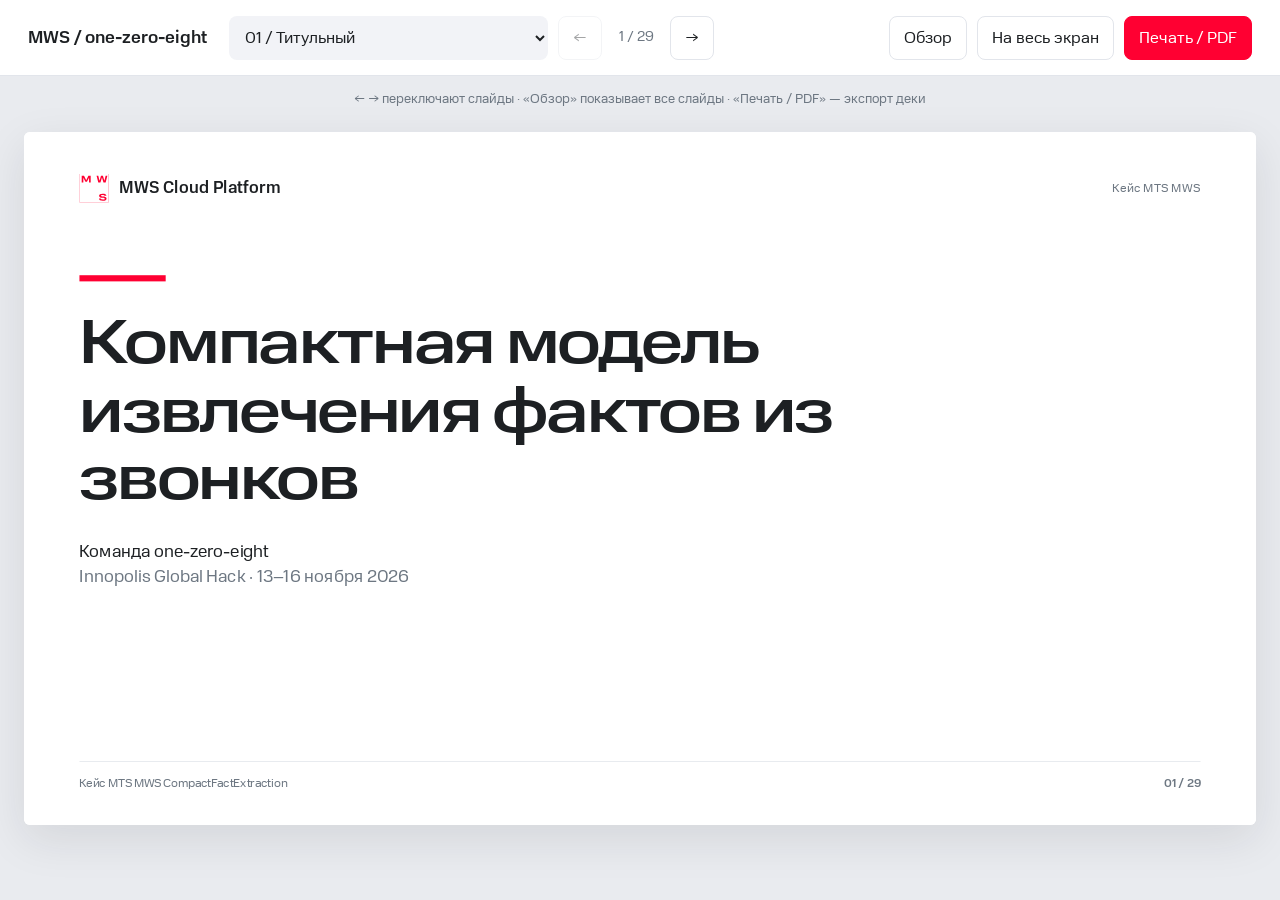
==== index.html @ 97cd379a "slides: reranker description on the training slide" ====
<!doctype html>
<html lang="ru">
<head><meta charset="utf-8"><meta name="viewport" content="width=device-width,initial-scale=1"><title>one-zero-eight · CompactFactExtraction</title><link rel="stylesheet" href="masters.css"><style>
.roadmap{grid-template-rows:1fr auto}
.final-metrics{grid-column:1/-1;border-top:1px solid var(--line);padding-top:14px}
.final-metrics table{width:100%;border-collapse:collapse;table-layout:fixed}
.final-metrics thead th{font:400 14px/18px var(--body);color:var(--muted);text-align:left;padding:0 14px 5px 0;border-bottom:1px solid var(--line)}
.final-metrics thead th:first-child{width:210px}
.final-metrics tbody th{font:500 14px/20px var(--body);color:var(--muted);text-transform:uppercase;letter-spacing:.07em;text-align:left;white-space:nowrap;padding:5px 14px 0 0;border:0}
.final-metrics td{text-align:left;padding:5px 14px 0 0;font:400 22px/28px var(--compact);color:var(--muted)}
.final-metrics tr.fm-final th{color:var(--ink)}
.final-metrics tr.fm-final td{font:500 26px/32px var(--compact);color:var(--ink)}
.final-metrics tr.fm-delta th,.final-metrics tr.fm-delta td{color:var(--red)}
.final-metrics tr.fm-delta td{font:500 20px/26px var(--compact)}
.final-metrics thead th:last-child,.final-metrics td:last-child{padding-right:0}
.figure-slide{padding-top:40px;padding-bottom:36px}
.figure-slide .figure-wrap{flex:1;min-height:0;display:flex;align-items:center;justify-content:center}
.figure-slide .figure-wrap img{display:block;max-width:100%;max-height:100%;width:auto;height:auto}
.day-takeaway .section-content{gap:28px}
.day-takeaway .section-title{font-size:120px}
.day-takeaway .section-sub{color:var(--ink);font:500 46px/58px var(--wide);letter-spacing:-.02em;max-width:1300px}
.day-takeaway .section-index{color:var(--red)}
.problem-slide .results-layout{grid-template-columns:600px 1fr}
.hero-statement__text{font:500 64px/1.08 var(--wide);letter-spacing:-.035em;color:var(--ink)}
.hero-statement__text span{color:var(--red);white-space:nowrap}
.gates-table{table-layout:fixed;font-size:22px;line-height:30px}
.gates-table th,.gates-table td{padding:16px 16px;vertical-align:top;white-space:normal}
.gates-table th{font-size:20px;line-height:28px;background:var(--soft)}
.gates-table th:nth-child(3),.gates-table td:nth-child(3){background:transparent}
.gates-table td:first-child{width:25%;font-weight:400}
.gates-table td{font-variant-numeric:tabular-nums}
.gates-table b{font-weight:700}
.gates-table small{display:block;color:var(--muted);font-size:17px;line-height:22px}
.gates-table .gate{white-space:nowrap;letter-spacing:.04em}
.gates-table .ok{color:#1b9388}.gates-table .no{color:var(--red)}
.gates-table tr.threshold td{background:var(--soft);color:var(--muted);vertical-align:middle}
.gates-table tr.threshold td:first-child{font-weight:500}
.scale-detail .section-content{gap:36px;justify-content:center}
.scale-detail .section-title{font-size:96px;line-height:1.06}
.scale-detail .scale-text{display:flex;flex-direction:column;gap:22px;max-width:1380px}
.scale-detail .scale-text p{font:400 34px/46px var(--body);color:var(--ink)}
.scale-detail .scale-text p.muted{color:var(--muted)}
.scale-detail .scale-text code{font:500 .92em var(--compact);background:var(--soft);border-radius:8px;padding:2px 10px}
.scale-detail .lang-layout{display:grid;grid-template-columns:600px minmax(0,1fr);gap:40px;align-items:center}
.scale-detail .lang-copy .section-title{font-size:58px;margin-bottom:26px;letter-spacing:-.03em}
.scale-detail .lang-copy .scale-text p{font-size:26px;line-height:37px}
.scale-detail .lang-graph{min-width:0}.scale-detail .lang-graph svg{width:100%;height:auto}
.scale-detail .batch-layout{gap:30px;justify-content:center}
.scale-detail .batch-layout .section-title{font-size:64px;letter-spacing:-.03em}
.scale-detail .batch-graph{min-width:0}.scale-detail .batch-graph svg{width:100%;height:auto;max-height:470px}
.scale-detail .batch-note{font:400 25px/36px var(--body);color:var(--muted);max-width:1380px}
.scale-detail .batch-note code{font:500 .92em var(--compact);background:var(--soft);border-radius:8px;padding:2px 10px;color:var(--ink)}
.train-slide .slide-title{font-size:46px}
.train-slide .train-lead{font:400 26px/36px var(--body);color:var(--muted);max-width:1380px}
.train-slide .train-cols{display:grid;grid-template-columns:1.25fr 1fr;gap:56px;flex:1;min-height:0;align-items:start}
.train-slide .train-col h3{font:500 30px/38px var(--compact);margin-bottom:6px}
.train-slide .train-col .adapter{font:500 22px/30px var(--compact);color:var(--red);margin-bottom:14px}
.train-slide .train-col ul{list-style:none;padding:0;margin:0;display:flex;flex-direction:column;gap:12px}
.train-slide .train-col li{font:400 22px/31px var(--body);color:var(--ink);padding-left:22px;position:relative}
.train-slide .train-col li::before{content:"";position:absolute;left:0;top:13px;width:8px;height:8px;border-radius:50%;background:var(--red)}
.train-slide .train-col li.muted{color:var(--muted)}
.train-slide .train-col code{font:500 .9em var(--compact);background:var(--soft);border-radius:6px;padding:1px 8px}
.train-slide .tau,.train-slide .train-result{display:flex;flex-wrap:wrap;gap:8px;margin-top:8px}
.train-slide .tau span,.train-slide .train-result span{font:500 19px/26px var(--compact);background:var(--soft);border-radius:8px;padding:4px 12px;color:var(--ink)}
.train-slide .tau span b,.train-slide .train-result span b{font-weight:500;margin-left:6px}
.train-slide .tau span b{color:var(--red)}
.train-slide .train-result span{color:var(--muted)}
.train-slide .train-result span b{color:var(--ink)}
.train-dense .train-col ul{gap:8px}.train-dense .train-col li{font-size:19px;line-height:26px}.train-dense .train-col li::before{top:10px}.train-dense .train-col .adapter{margin-bottom:8px;font-size:20px;line-height:26px}.train-dense .train-col h3{font-size:26px;line-height:32px}.train-dense .tau span{font-size:16px;line-height:22px;padding:2px 10px}
.train-dense .train-lead{font-size:22px;line-height:30px}.train-dense .train-cols{gap:48px}
.train-dense .rr-block{grid-column:1/-1;border-top:1px solid var(--line);padding-top:12px}.train-dense .rr-block h3{font:500 26px/32px var(--compact);margin-bottom:6px}.train-dense .rr-block h3 span{font:400 19px/26px var(--body);color:var(--muted);margin-left:10px}
.train-dense .rr-cols{display:grid;grid-template-columns:1fr 1fr;gap:48px}.train-dense .rr-cols ul{list-style:none;padding:0;margin:0;display:flex;flex-direction:column;gap:8px}.train-dense .rr-cols li{font:400 19px/26px var(--body);padding-left:22px;position:relative}.train-dense .rr-cols li::before{content:"";position:absolute;left:0;top:10px;width:8px;height:8px;border-radius:50%;background:var(--red)}
.finetune-slide .slide-title{font-size:56px}
.finetune-slide .ft-cols{display:grid;grid-template-columns:1fr 1fr;gap:64px;flex:1;min-height:0;align-items:start;padding-top:24px}
.finetune-slide .ft-col{border-top:4px solid var(--red);padding-top:28px;display:flex;flex-direction:column;gap:20px}
.finetune-slide .ft-col h3{font:500 36px/44px var(--compact)}
.finetune-slide .ft-col p{font:400 28px/40px var(--body);color:var(--ink)}
.finetune-slide .ft-col p.muted{color:var(--muted)}
.finetune-slide .ft-col code{font:500 .9em var(--compact);background:var(--soft);border-radius:8px;padding:2px 10px}
.section-slide--light{background:#fff;color:var(--ink)}
.section-slide--light .topline,.section-slide--light .master-label,.section-slide--light .slide-footer{color:var(--muted)}
.section-slide--light .brand{color:var(--ink)}
.section-slide--light .slide-footer{border-color:var(--line)}
.section-slide--light .brand img{border:0}
.section-slide--light .section-title{font-size:150px;letter-spacing:-.04em}

.ex-grid{display:grid;grid-template-columns:1fr 1fr;gap:22px;flex:1;min-height:0}
.ex-card{border:1px solid var(--line);border-radius:12px;padding:18px 24px;display:flex;flex-direction:column;gap:8px;font:400 19px/27px var(--body)}
.ex-card h3{font:500 24px/30px var(--compact)}.ex-card h3 span{color:var(--red);margin-right:10px}
.ex-card .q{color:var(--muted);font-style:italic}
.ex-card .cmp{display:grid;grid-template-columns:92px 1fr;gap:2px 14px}.ex-card .cmp b{font:500 17px/27px var(--compact);color:var(--muted);text-transform:uppercase}
.ex-card .bad{color:var(--red);font-weight:500}.ex-card .good{color:#1b9388;font-weight:500}
.ex-card .why{border-top:1px solid var(--line);padding-top:8px;color:var(--muted)}
pre.code{margin:0;background:var(--soft);border-radius:10px;padding:16px 22px;font:500 17px/25px var(--compact);white-space:pre-wrap;color:var(--ink)}
.two-col{display:grid;grid-template-columns:1.15fr 1fr;gap:40px;flex:1;min-height:0;align-items:start}
.note-small{font:400 18px/26px var(--body);color:var(--muted)}
.mini.tight th,.mini.tight td{padding:5px 10px;font-size:17px;line-height:23px;white-space:nowrap}.mini.tight.wrap th,.mini.tight.wrap td{white-space:normal;padding:7px 10px}.mini{width:100%;border-collapse:collapse;font:400 20px/28px var(--body);font-variant-numeric:tabular-nums}
.mini th,.mini td{text-align:left;padding:9px 12px;border-bottom:1px solid var(--line)}.mini th{background:var(--soft);font:500 18px/26px var(--compact)}
.mini td:first-child{font-weight:500}.mini b{font-weight:700}.mini small{color:var(--muted);font-size:16px}
.kpi-row{display:flex;gap:18px;flex-wrap:wrap}.kpi{background:var(--soft);border-radius:10px;padding:10px 18px;font:500 21px/28px var(--compact)}.kpi span{display:block;font:400 15px/20px var(--body);color:var(--muted)}
.slide h4{font:500 24px/32px var(--compact);margin:2px 0 6px}
.team-grid{display:grid;grid-template-columns:repeat(4,1fr);gap:40px;flex:1;align-items:center;padding-bottom:40px}
.team-card{display:flex;flex-direction:column;align-items:center;text-align:center;gap:14px}
.team-card img{width:236px;height:236px;border-radius:50%;object-fit:cover;border:3px solid var(--line)}
.team-card h3{font:500 34px/40px var(--compact);margin-top:8px}
.team-card a{font:500 26px/34px var(--compact);color:var(--red);text-decoration:none}
.finetune-slide .slide-title{font-size:56px}
.finetune-slide .ft-cols{display:grid;grid-template-columns:1fr 1fr;gap:64px;flex:1;min-height:0;align-items:start;padding-top:24px}
.finetune-slide .ft-col{border-top:4px solid var(--red);padding-top:28px;display:flex;flex-direction:column;gap:20px}
.finetune-slide .ft-col h3{font:500 36px/44px var(--compact)}
.finetune-slide .ft-col p{font:400 28px/40px var(--body);color:var(--ink)}
.finetune-slide .ft-col p.muted{color:var(--muted)}
.res-table{width:100%;border-collapse:collapse;font:400 24px/28px var(--body);font-variant-numeric:tabular-nums;margin-bottom:20px}
.finetune-slide .ft-wide{grid-column:1/-1}
.res-table th{background:var(--soft);color:var(--muted);font:400 18px/24px var(--body);padding:12px 20px;text-align:right;white-space:nowrap}
.res-table th:first-child,.res-table td:first-child{text-align:left}
.res-table td{padding:6px 20px;text-align:right;border-bottom:1px solid var(--line)}
.res-table td small{display:block;color:var(--muted);font-size:15px;line-height:20px}
.res-table tr.hl td{background:#fff0f3}
.adv-slide .slide-title{font-size:40px;max-width:none;white-space:nowrap}
.adv-slide .adv-tables{display:grid;grid-template-columns:1.25fr 1fr;gap:40px}
.adv-slide h4 small{font:400 17px/24px var(--body);color:var(--muted);margin-left:6px}
.adv-table{width:100%;border-collapse:collapse;font:400 22px/28px var(--body);font-variant-numeric:tabular-nums}
.adv-table th{color:var(--muted);font:400 16px/22px var(--body);padding:8px 12px;text-align:right;background:var(--soft)}
.adv-table td{padding:8px 12px;text-align:right;border-bottom:1px solid var(--line)}
.adv-table th:first-child,.adv-table td:first-child{text-align:left}
.adv-table td.dim{color:var(--muted)}.adv-table td.bad{color:var(--red)}.adv-table tr.hl td{background:#fff0f3}
.adv-notes{display:grid;grid-template-columns:repeat(3,1fr);gap:36px;margin-top:34px}
.adv-note{border-top:3px solid var(--red);padding-top:14px}.adv-note--grey{border-top-color:var(--muted)}
.adv-note h5{font:500 22px/30px var(--compact);margin:0 0 8px}.adv-note p{font:400 21px/30px var(--body);margin:0}
</style></head>
<body>
<nav class="toolbar" aria-label="Управление презентацией">
  <span class="toolbar__brand">MWS / one-zero-eight</span>
  <label class="sr-only" for="slide-select">Выбор слайда</label><select id="slide-select"></select>
  <button class="tool" id="prev" aria-label="Предыдущий слайд">←</button><span class="toolbar__count" id="counter" aria-live="polite"></span><button class="tool" id="next" aria-label="Следующий слайд">→</button>
  <span class="toolbar__spacer"></span>
  <label class="sr-only" for="series-count">Количество кривых</label><select id="series-count" title="Количество кривых на текущем слайде" hidden><option value="3">3 кривые</option><option value="4">4 кривые</option><option value="5" selected>5 кривых</option></select>
  <button class="tool" id="overview" aria-pressed="false">Обзор</button><button class="tool" id="fullscreen">На весь экран</button><button class="tool tool--primary" id="print">Печать / PDF</button>
</nav>
<p class="hint">← → переключают слайды · «Обзор» показывает все слайды · «Печать / PDF» — экспорт деки</p>
<noscript><p class="noscript">Для навигации включите JavaScript. Текст слайдов доступен ниже.</p><style>.slide-shell[hidden]{display:block}.slide-shell{overflow:auto}.slide{transform:none}</style></noscript>
<main class="deck">

<!-- 01 · COVER -->
<div class="slide-shell" data-name="Титульный"><section class="slide cover" data-master="cover">
  <header class="topline"><div class="brand"><img src="mws-mark.svg" alt="MWS">MWS Cloud Platform</div><span class="master-label">Кейс MTS MWS</span></header>
  <div class="cover__content"><div class="cover__rule"></div><h1 class="cover__title">Компактная модель<br>извлечения фактов из звонков</h1>
      <p class="cover__meta">Команда one-zero-eight<br><span>Innopolis Global Hack · 13–16 ноября 2026</span></p></div>
  <footer class="slide-footer"><span class="slide-footer__source">Кейс MTS MWS CompactFactExtraction</span><span class="page-number"></span></footer>
</section></div>

<!-- КОМАНДА -->
<div class="slide-shell" data-name="Команда" hidden><section class="slide" data-master="spec">
  <header class="topline"><p class="eyebrow">Команда</p><span class="master-label">one-zero-eight</span></header>
  <h2 class="slide-title">Команда one-zero-eight</h2>
  <p class="subtitle">Innopolis Global Hack · 13–16 ноября 2026 · кейс MTS MWS CompactFactExtraction</p>
  <div class="slide-body team-grid">
    <div class="team-card"><img src="assets/team/dima.png" alt="Дмитрий"><h3>Дмитрий</h3><a href="https://t.me/Festotell">@Festotell</a></div>
    <div class="team-card"><img src="assets/team/nikita.png" alt="Никита"><h3>Никита</h3><a href="https://t.me/keamka">@keamka</a></div>
    <div class="team-card"><img src="assets/team/nastya.png" alt="Настя"><h3>Настя</h3><a href="https://t.me/n_a_s_t_y_a_00">@n_a_s_t_y_a_00</a></div>
    <div class="team-card"><img src="assets/team/max.png" alt="Максим"><h3>Максим</h3><a href="https://t.me/Just_a_VETTI">@Just_a_VETTI</a></div>
  </div>
  <footer class="slide-footer"><span class="slide-footer__source">Код и отчёт: <a href="https://github.com/mainStorne/mts-hack" style="color:inherit">github.com/mainStorne/mts-hack</a> · Команда one-zero-eight · MTS MWS · Innopolis Global Hack</span><span class="page-number"></span></footer>
</section></div>

<!-- 02 · ПРОБЛЕМА -->
<div class="slide-shell" data-name="Проблема" hidden><section class="slide problem-slide" data-master="findings">
  <header class="topline"><p class="eyebrow">Зачем это нужно</p><span class="master-label">01 / Проблема</span></header>

  <div class="slide-body results-layout"><div class="hero-statement"><p class="hero-statement__text">Компактная модель сокращает расходы <span>в 9–90 раз</span></p></div><ol class="findings"><li><span class="finding-number">01</span><div><h3 class="finding-title">Писать заявку вручную дорого</h3><p class="finding-text">После разговора с клиентом оператор сам составляет заявку — процесс удлиняется на каждом обращении.</p></div></li><li><span class="finding-number">02</span><div><h3 class="finding-title">Больше звонков - дороже обработка</h3><p class="finding-text">Колоссальные затраты человеко-часов</p></div></li><li><span class="finding-number">03</span><div><h3 class="finding-title">LLM справляется — но дорого</h3><p class="finding-text">Приемлемое качество за неоправданную цену</p></div></li></ol></div>
  <footer class="slide-footer"><span class="slide-footer__source">Оценка = цена звонка у LLM-провайдера ÷ цена нашего звонка. GLM-5.3: 744 млрд параметров (753 с MTP-слоем), ≈40 млрд активных на токен (карточка модели Amazon Bedrock); наша модель — 1,29 млрд: в 576 раз меньше по всем параметрам, в 31 раз — по активным. Измерено: наш звонок — 2,7 GPU-секунды на V100, около 235 выходных токенов. Диапазон 9–90× — оценка команды по тарифам контакт-центров и прайсам LLM-провайдеров, не измерение.</span><span class="page-number"></span></footer>
</section></div>

<!-- 04 · ДЕНЬ 1 -->
<div class="slide-shell" data-name="День 1" hidden><section class="slide" data-master="bar-chart">
  <header class="topline"><p class="eyebrow">День 1 · первый эксперимент</p><span class="master-label">03 / День 1</span></header>
  <h2 class="slide-title">День 1: первые эксперименты с GLiNER</h2><div class="legend-inline"><span><i class="legend-dot" style="--c:#bbc1c7"></i>Бейзлайн glm-5.3</span><span><i class="legend-dot" style="--c:#ff0032"></i>GLiNER + LoRA</span></div>
  <div class="slide-body"><figure class="plot chart-large" data-chart="bars" data-set="barsDay1" aria-label="Метрики дня 1: бейзлайн и GLiNER с LoRA"></figure><p class="bottom-note">Вывод дня 1: временные интервалы требуют отдельной обработки.</p></div>
  <footer class="slide-footer"><span class="slide-footer__source">Оценщик v1 · тестовая выборка · замеры команды</span><span class="page-number"></span></footer>
</section></div>

<!-- ВЫВОД ДНЯ 1 -->
<div class="slide-shell" data-name="Вывод дня 1" hidden><section class="slide section-slide section-slide--light day-takeaway" data-master="section">
  <header class="topline"><div class="brand"><img src="mws-mark.svg" alt="MWS">MWS Cloud Platform</div><span class="master-label">Вывод дня 1</span></header>
  <div class="section-content"><p class="section-index">День 1</p><h2 class="section-title">Вывод дня 1</h2><p class="section-sub">Временные интервалы требуют отдельной обработки.</p></div>
</section></div>

<!-- ВЫВОД ДНЯ 1 -->
<div class="slide-shell" data-name="День 2" hidden><section class="slide" data-master="bar-chart">
  <header class="topline"><p class="eyebrow">День 2 · новые условия</p><span class="master-label">04 / День 2</span></header>
  <h2 class="slide-title">День 2: планка выросла — сменили подход</h2><div class="legend-inline"><span><i class="legend-dot" style="--c:#bbc1c7"></i>Бейзлайн glm-5.3 (v2.1)</span><span><i class="legend-dot" style="--c:#ff0032"></i>Gemma3 + LoRA</span></div>
  <div class="slide-body"><figure class="plot chart-large" data-chart="bars" data-set="barsDay2" aria-label="Метрики дня 2: бейзлайн и Gemma с LoRA"></figure><p class="bottom-note">Вывод дня 2: две модели можно объединить в ансамбль.</p></div>
  <footer class="slide-footer"><span class="slide-footer__source">val, 383 звонка · оценщик v2.1</span><span class="page-number"></span></footer>
</section></div>

<!-- ВЫВОД ДНЯ 2 -->
<div class="slide-shell" data-name="Вывод дня 2" hidden><section class="slide section-slide section-slide--light day-takeaway" data-master="section">
  <header class="topline"><div class="brand"><img src="mws-mark.svg" alt="MWS">MWS Cloud Platform</div><span class="master-label">Вывод дня 2</span></header>
  <div class="section-content"><p class="section-index">День 2</p><h2 class="section-title">Вывод дня 2</h2><p class="section-sub">Две модели можно объединить в ансамбль</p></div>
</section></div>

<!-- ВЫВОД ДНЯ 2 -->
<div class="slide-shell" data-name="День 3" hidden><section class="slide" data-master="roadmap">
  <header class="topline"><p class="eyebrow">День 3 · ансамбль</p><span class="master-label">05 / День 3</span></header>
  <h2 class="slide-title">День 3</h2>
  <div class="slide-body roadmap"><article class="roadmap-step"><p class="roadmap-step__time">ШАГ 01</p><h3>Наивная склейка</h3><p class="roadmap-step__outcome">Precision 0,52 — можно лучше</p></article><article class="roadmap-step"><p class="roadmap-step__time">ШАГ 02</p><h3>Отбирать только по уверенности Gemma</h3><p class="roadmap-step__outcome">Лучше, но недостаточно</p></article><article class="roadmap-step"><p class="roadmap-step__time">ШАГ 03</p><h3>Логрегрессия</h3><p class="roadmap-step__outcome">Precision 0,73</p></article><article class="roadmap-step"><p class="roadmap-step__time">ШАГ 04</p><h3>ASR-denoise</h3><p class="roadmap-step__outcome">Метрики упали — не берём</p></article>
  <div class="final-metrics">
  <table>
    <thead><tr><th></th><th>precision</th><th>recall</th><th>F1</th><th>temporal</th><th>state</th><th>grounding</th></tr></thead>
    <tbody>
      <tr class="fm-base"><th scope="row">Baseline glm-5.3</th><td>0,335</td><td>0,381</td><td>0,356</td><td>0,471</td><td>0,535</td><td>0,784</td></tr>
      <tr class="fm-final"><th scope="row">Финал (OOF)</th><td>0,758</td><td>0,557</td><td>0,642</td><td>0,492</td><td>0,571</td><td>0,798</td></tr>
      <tr class="fm-delta"><th scope="row">Δ к baseline</th><td>+126,4%</td><td>+46,3%</td><td>+80,2%</td><td>+4,6%</td><td>+6,9%</td><td>+1,9%</td></tr>
    </tbody>
  </table>
</div></div>
  <footer class="slide-footer"><span class="slide-footer__source">val, 383 звонка · оценщик v2.1 · OOF: реранкер обучен по фолдам (на самом val, без фолдов, F1 0,646 — оптимистичнее). Те же цифры на слайдах «Гейты» и «Итог»</span><span class="page-number"></span></footer>
</section></div>

<!-- 07 · АРХИТЕКТУРА -->
<div class="slide-shell" data-name="Архитектура" hidden><section class="slide" data-master="architecture">
  <header class="topline"><p class="eyebrow">Устройство решения</p><span class="master-label">06 / Архитектура</span></header>
  <h2 class="slide-title">Архитектура: две модели и один отбор</h2><p class="subtitle">GLiNER и Gemma работают параллельно; логистическая регрессия решает, чьи факты попадают в ответ</p>
  <div class="slide-body"><figure class="diagram-wrap" data-chart="architecture" aria-label="Схема финального решения: ASR-транскрипт, параллельные ветки GLiNER и Gemma, логистическая регрессия, компактные факты"></figure><div class="legend-inline"><span><i class="legend-dot" style="--c:#ff0032"></i>Основной поток фактов</span><span><i class="legend-dot" style="--c:#969fa8"></i>Входные данные</span><span>Даты — детерминированный резолвер правил</span></div></div>
  <footer class="slide-footer"><span class="slide-footer__source">Дубли остаются за GLiNER (у Gemma нет спанов) · схема финального решения</span><span class="page-number"></span></footer>
</section></div>

<div class="slide-shell" data-name="Ресурсы × качество" hidden><section class="slide figure-slide" data-master="single-chart">
  <header class="topline"><p class="eyebrow">Ресурсы × качество</p><span class="master-label">Параметры и F1</span></header>
  <div class="figure-wrap"><img src="resources-quality.svg" alt="Ресурсы × качество: F1 на val против числа параметров. Ансамбль ens-v3 — 1,291 млрд параметров, F1 64,18%; Gemma 3 1B targeted — 1,013 млрд, 57,63%; GLiNER Struct-LoRA v21 — 0,291 млрд, 55,59%; baseline GLM-5.3 — 744 млрд, 35,62%"></div>
</section></div>


<!-- ТАБЛИЦА ГЕЙТОВ -->
<div class="slide-shell" data-name="Гейты кейса" hidden><section class="slide" data-master="comparison">
  <header class="topline"><p class="eyebrow">Результаты</p><span class="master-label">Гейты кейса</span></header>
  <h2 class="slide-title">Результаты: метрики и гейты кейса</h2>
  <div class="slide-body" style="justify-content:center">
    <table class="comparison gates-table">
      <thead><tr><th>модель</th><th>P</th><th>R</th><th>F1</th><th>temporal</th><th>state</th><th>grounding</th><th>схема</th><th>гейты</th></tr></thead>
      <tbody>

        <tr><td>GLiNER</td><td><b>0,6414</b></td><td>0,4905</td><td>0,5559</td><td>0,3937</td><td>0,5185</td><td>0,7602<small>(span 0,973)</small></td><td><b>100%</b></td><td class="gate"><span class="no">✕</span><span class="ok">✓</span><span class="no">✕</span></td></tr>
        <tr><td>Gemma3-1b</td><td>0,5440</td><td>0,5696</td><td>0,5565</td><td><b>0,4629</b></td><td><b>0,5634</b></td><td>0,7907</td><td><b>100%</b></td><td class="gate"><span class="ok">✓</span><span class="ok">✓</span><span class="ok">✓</span></td></tr>
        <tr><td>Ансамбль</td><td><b>0,7579</b></td><td><b>0,5566</b></td><td><b>0,6418</b></td><td><b>0,4923</b></td><td><b>0,5714</b></td><td>0,7984<small>(span 0,9761)</small></td><td><b>100%</b></td><td class="gate"><span class="ok">✓</span><span class="ok">✓</span><span class="ok">✓</span></td></tr>
        <tr class="threshold"><td>(base line) glm-5.3</td><td>0,3348</td><td>0,3805</td><td>0,3562</td><td><b>0,4706</b></td><td>0,5345</td><td>0,7835</td><td>—</td><td class="gate"><span class="ok">✓</span><span class="ok">✓</span><span class="ok">✓</span></td></tr>
        <tr class="threshold"><td>порог гейта</td><td>0,3148</td><td>0,3605</td><td>0,3361</td><td>0,4506</td><td>0,5145</td><td>0,7635</td><td>—</td><td class="gate">—</td></tr>
      </tbody>
    </table>
    <p class="schema-note" style="margin-top:18px;font-size:1.15em;opacity:.9">Корректность схемы — 100%: 383 из 383 звонков val без нарушений (ключи, типы, даты с valid_to ≥ valid_from, спикер реплики, границы span). У Gemma все 383 сырых ответа — валидный JSON-массив. На шумных срезах p20 / p40 / p60 — 0 нарушений (по 40 звонков на срез).</p>
  </div>
</section></div>
<!-- КАК ОБУЧАЛИ -->
<div class="slide-shell" data-name="Как обучали" hidden><section class="slide train-slide train-dense" data-master="spec">
  <header class="topline"><p class="eyebrow">Обучение</p><span class="master-label">Как обучали</span></header>
  <h2 class="slide-title">Как обучали</h2>
  <p class="train-lead">Ансамбль состоит из двух предобученных моделей, реранкера и жадной настройки порогов.</p>
  <div class="slide-body train-cols">
    <div class="train-col">
      <h3>GLiNER</h3>
      <p class="adapter">LoRA-адаптер runs/struct-lora-v21</p>
      <ul>
        <li><b>База:</b> gliner2.5-multi-v1 + LoRA r16 / α32; 3,4 млн параметров.</li>
        <li><b>Данные:</b> train.jsonl → 18 714 пар, негативы 1:1.</li>
        <li><b>Обучение:</b> 3 эпохи (3 506 шагов), батч 8×2, cosine; lr энкодера 1e-4, головы 5e-4; fp16; лучший чекпоинт по eval_loss.</li>
        <li><b>Пороги:</b> адаптер даёт сырые спаны с уверенностью. Подбираем на dev, не на val: сетка, затем покоординатно <code>tau</code> по атрибуту (0.3…0.9):
          <div class="tau"><span>service_state<b>0.9</b></span><span>tariff<b>0.5</b></span><span>ticket_status<b>0.5</b></span><span>action<b>0.7</b></span><span>agreement<b>0.8</b></span></div>
        </li>
        <li class="muted">≈1 ч 10 мин на V100. Только предоставленный train.jsonl.</li>
      </ul>
    </div>
    <div class="train-col">
      <h3>Gemma</h3>
      <p class="adapter">LoRA-адаптер gemma-v21-targeted-gen</p>
      <ul>
        <li><b>База:</b> gemma-3-1b-it + LoRA r16 / α32; обучается 13 млн из 1,01 млрд параметров.</li>
        <li><b>Данные:</b> train + целевая синтетика + 1&nbsp;311 LLM-звонков → 5&nbsp;402 примера (компактный JSON).</li>
        <li><b>Loss только на ответе:</b> промпт маскируется (≤&nbsp;3&nbsp;072 токенов).</li>
        <li><b>Обучение:</b> 3 эпохи (1 011 шагов), lr 2e-4, батч 4×4 = 16, warmup 5%, fp16 + sdpa; train loss 0,21.</li>
        <li class="muted">≈2 ч 15 мин на V100 (8 058 с), пик VRAM 5,6 ГБ. Обучалась и на сгенерированных данных.</li>
      </ul>
    </div>
    <div class="rr-block">
      <h3>Реранкер <span>логистическая регрессия на 54 признаках</span></h3>
      <div class="rr-cols">
        <ul>
          <li><b>Что делает:</b> оценивает вероятность, что факт, найденный только одной моделью, верен. Факты, найденные обеими, берём всегда; «одиночки» проходят при оценке ≥ порога θ (0,25…0,5, подбирается).</li>
          <li><b>Признаки:</b> атрибут и модель-источник, уверенность GLiNER и Gemma, значение из каталога, совпадение с фактами другой модели, доля слов значения в реплике, позиция реплики, спикер.</li>
        </ul>
        <ul>
          <li><b>Метка:</b> «одиночка» совпал с gold (match_facts). Обучен на val, 383 звонка, поэтому метрики считаем только OOF.</li>
          <li><b>Схема:</b> 5 фолдов по клиентам. Веса и θ подбираем на 4 фолдах, проверяем на пятом; итоговые веса — на всём val.</li>
          <li><b>Обучение:</b> свой градиентный спуск, 1 500 шагов, L2 1e-3; ≈25 мин на CPU вместе с подбором порога и правил дат.</li>
        </ul>
      </div>
    </div>
  </div>
</section></div>

<!-- 08 · РЕСУРСЫ × КАЧЕСТВО -->
<!-- ВОСПРОИЗВОДИМОСТЬ -->
<div class="slide-shell" data-name="Воспроизводимость" hidden><section class="slide train-slide" data-master="spec">
  <header class="topline"><p class="eyebrow">Обучение</p><span class="master-label">Воспроизводимость</span></header>
  <h2 class="slide-title">Воспроизводимость: сиды, команды, версии</h2>
  <p class="train-lead">Все входы зафиксированы хешами; цепочка перепроверена на чистой копии репозитория и на другой машине.</p>
  <div class="slide-body two-col">
    <div>
      <pre class="code"># GLiNER: seed 42, 3 эпохи, батч 8×2, LoRA r16 / α32
python cfe/struct_train.py --epochs 3 --batch-size 8 --accum 2 --seed 42 --data struct

# Gemma: seed 42, 3 эпохи, lr 2e-4, батч 4×4, LoRA r16 / α32
python train.py --model gemma-3-1b-it --seed 42 \
  --train-file data/targeted_gen_v21_ctx3k/sft_train.jsonl

# реранкер и проверка входов
python cfe/ensemble.py cv
./repro.sh verify        # sha256 всех входов</pre>
      <p class="note-small" style="margin-top:14px">Версии: torch 2.14.1+cu126 · transformers 5.23.0 · peft 0.21.3 · gliner2 2.1.0 · uv.lock. Базы: gliner2.5-multi-v1 @ 7b00527, gemma-3-1b-it (sha256 3d4ef8d7…).</p>
    </div>
    <div class="train-col">
      <ul>
        <li><b>Порядок сборки данных Gemma:</b> filter_gen → prepare_gemma (real_only, real_plus_targeted) → prepare_dataset (+1 311 LLM-звонков) → 5 402 примера; sha256 <code>sft_train</code> 46316203…</li>
        <li><b>Данные GLiNER:</b> train.jsonl → 18 714 пар, негативы 1:1 (сиды 0 и 1); набор заморожен.</li>
        <li><b>Проверено:</b> пересборка наборов Gemma на другой машине совпала побайтово.</li>
        <li><b>Повторяемость (малый пример, V100, seed 42):</b> веса GLiNER идентичны побитово; у Gemma расхождение 1,2·10⁻³ (fp16-ядра GPU). Критерий для полного обучения — метрики val в пределах ±0,01.</li>
      </ul>
    </div>
  </div>
  <footer class="slide-footer"><span class="slide-footer__source">repro.sh · ml/repro/README.md · веса и пороги: ml/weights</span><span class="page-number"></span></footer>
</section></div>

<!-- МАСШТАБИРОВАНИЕ -->
<div class="slide-shell" data-name="Замеры ресурсов" hidden><section class="slide" data-master="comparison">
  <header class="topline"><p class="eyebrow">Единая методика замеров</p><span class="master-label">Задержка и память</span></header>
  <h2 class="slide-title">Замеры: латентность и память на V100 и CPU</h2>
  <div class="slide-body"><table class="mini tight wrap">
<thead><tr><th>конфигурация</th><th>выборка</th><th>с / звонок</th><th>GPU-с / звонок</th><th>память</th></tr></thead>
<tbody>
<tr><td>GLiNER · V100 · батч 16</td><td>val, 383</td><td>1,1</td><td>1,0</td><td>VRAM 6,7 ГБ · RSS 3,2 ГБ</td></tr>
<tr><td>Gemma · V100 · HF · батч 16</td><td>val, 383</td><td>2,07</td><td>2,07 <small>(230 токенов)</small></td><td>VRAM 6,3 ГБ · RSS 3,0 ГБ</td></tr>
<tr><td>Ансамбль · V100 · HF · батч 16</td><td>val, 383</td><td>2,90</td><td>2,65 <small>(GLiNER 0,97 + Gemma 1,68)</small></td><td>VRAM 8,8 ГБ · RSS 3,7 ГБ</td></tr>
<tr><td>Ансамбль · V100 · HF · батч 1</td><td>5 звонков</td><td>14,9 <small>(p50 14,1 · p95 17,9)</small></td><td>14,6 <small>(1,6 + 13,0)</small></td><td>VRAM 5,4 ГБ · RSS 3,6 ГБ</td></tr>
<tr><td><b>Ансамбль · V100 · vLLM · батч 1</b> <small>(образ cfe-gpu:1.0-v100)</small></td><td>5 звонков</td><td><b>2,66</b> <small>(p50 2,34 · p95 4,11)</small></td><td><b>2,30</b> <small>(0,86 + 1,43)</small></td><td>VRAM 3,3 ГБ + vLLM, всего 16,6 ГБ · RSS 3,2 ГБ</td></tr>
<tr><td>Ансамбль · CPU 16 ядер</td><td>5 звонков</td><td>36,8 <small>(p50 29,8 · p95 66,6)</small></td><td>—</td><td>RSS 8,85 ГБ</td></tr>
<tr><td>Ансамбль · CPU 8 ядер</td><td>40 звонков</td><td>102 <small>(p50 89 · p95 244)</small></td><td>—</td><td>RSS 9,2 ГБ</td></tr>
</tbody></table>
<div class="kpi-row">
<div class="kpi">235<span>токенов генерирует Gemma на звонок — она задаёт время</span></div>
<div class="kpi">5,6×<span>vLLM быстрее HF при батче 1 (одни и те же 5 звонков)</span></div>
<div class="kpi">0<span>нарушений схемы во всех прогонах</span></div>
</div>
<p class="note-small" style="font-size:16px;line-height:22px">Выборка vLLM мала (5 звонков): это замер задержки; HF-замер на полном val. 16,6 ГБ у vLLM — в основном резерв 35% GPU под KV-кэш. Сервер общий, секунды завышены.</p></div>
  <footer class="slide-footer"><span class="slide-footer__source">1× Tesla V100 32 ГБ, Xeon E5-2698 v4 · cfe/bench.py: прогрев исключён, загрузка моделей не входит; GPU-секунды = время между synchronize() вокруг GLiNER и генерации Gemma</span><span class="page-number"></span></footer>
</section></div>
<div class="slide-shell" data-name="Устойчивость к шуму" hidden><section class="slide" data-master="comparison">
  <header class="topline"><p class="eyebrow">Устойчивость</p><span class="master-label">Зашумлённость</span></header>
  <h2 class="slide-title">Устойчивость к ASR-шуму</h2>
  <div class="slide-body"><div class="two-col" style="grid-template-columns:1fr 1fr;gap:36px">
<div>
<h4>Качество (40 звонков)</h4>
<table class="mini"><thead><tr><th>срез</th><th>P</th><th>R</th><th>F1</th><th>temporal</th><th>state</th><th>grounding_turn</th></tr></thead><tbody>
<tr><td>val</td><td>0,745</td><td>0,580</td><td><b>0,652</b></td><td>0,500</td><td>0,642</td><td>0,792</td></tr>
<tr><td>p20</td><td>0,757</td><td>0,527</td><td><b>0,621</b></td><td>0,478</td><td>0,508</td><td>0,762</td></tr>
<tr><td>p40</td><td>0,746</td><td>0,469</td><td><b>0,576</b></td><td>0,509</td><td>0,508</td><td>0,691</td></tr>
<tr><td>p60</td><td>0,771</td><td>0,406</td><td><b>0,532</b></td><td>0,633</td><td>0,508</td><td>0,702</td></tr>
</tbody></table>
<p class="note-small" style="margin-top:8px;font-size:16px;line-height:22px"><b>val</b> — без добавленного шума (в нём уже ASR-шум организаторов); <b>p20 / p40 / p60</b> — тот же val + шум 0,20 / 0,40 / 0,60. Собственная симуляция (cfe/asr_noise.py), не скрытый adversarial-тест. Первые 40 звонков: F1 val 0,652, а не 0,642 (OOF, все 383).</p>
</div>
<div>
<h4>Recall по типам фактов</h4>
<table class="mini"><thead><tr><th>тип факта</th><th>val</th><th>p20</th><th>p40</th><th>p60</th></tr></thead><tbody>
<tr><td>ticket_status</td><td>1,00</td><td>0,98</td><td>0,94</td><td>0,88</td></tr>
<tr><td>tariff</td><td>0,82</td><td>0,76</td><td>0,53</td><td>0,47</td></tr>
<tr><td>service_state</td><td>0,51</td><td>0,40</td><td>0,33</td><td>0,29</td></tr>
<tr><td>action</td><td>0,37</td><td>0,26</td><td>0,21</td><td>0,24</td></tr>
<tr><td>agreement</td><td>0,33</td><td>0,33</td><td>0,32</td><td>0,19</td></tr>
</tbody></table>
</div></div>
<div style="display:grid;grid-template-columns:repeat(3,1fr);gap:22px;margin-top:6px">
<div class="ex-card"><h3>Точность не страдает</h3><p>Precision 0,75–0,77 на всех срезах: модель реже угадывает, но реже ошибается. Теряется полнота: 0,580 → 0,406. F1 к val: −0,031 (p20), −0,077 (p40), −0,121 (p60).</p></div>
<div class="ex-card"><h3>Что страдает больше всего</h3><p>service_state и tariff: значение приходится распознавать по испорченным словам. Меньше всех — ticket_status (шаблонные формулировки).</p></div>
<div class="ex-card"><h3>temporal и state — мало данных</h3><p>На зашумлённых срезах датируемых фактов мало, различия не значимы; фактов состояния всего 67. Эти числа не читаем как тренд.</p></div>
</div></div>
  <footer class="slide-footer"><span class="slide-footer__source">Собственная симуляция шума, не скрытый adversarial-тест · ансамбль ens-v3 на CPU, первые 40 звонков val; grounding_span на шумных срезах не считается — шум не пересчитывает gold-спаны</span><span class="page-number"></span></footer>
</section></div>
<div class="slide-shell" data-name="Ошибки по типам" hidden><section class="slide" data-master="comparison">
  <header class="topline"><p class="eyebrow">Анализ ошибок</p><span class="master-label">Типы фактов и даты</span></header>
  <h2 class="slide-title">Разбор ошибок: типы фактов и даты</h2>
  <div class="slide-body"><div class="two-col" style="grid-template-columns:1.35fr 1fr;gap:36px">
<div>
<h4>Ошибки по типам фактов (ансамбль, val 383 звонка, 1 845 фактов)</h4>
<table class="mini"><thead><tr><th>тип</th><th>gold</th><th>пропуски</th><th>лишние</th><th>P</th><th>R</th><th>верные даты</th><th>верная реплика</th></tr></thead><tbody>
<tr><td>ticket_status</td><td>400</td><td>3</td><td>33</td><td>0,92</td><td><b>0,99</b></td><td>0,50</td><td>0,90</td></tr>
<tr><td>tariff</td><td>146</td><td>28</td><td>76</td><td>0,61</td><td>0,81</td><td>0,25</td><td>0,77</td></tr>
<tr><td>service_state</td><td>453</td><td><b>253</b></td><td>55</td><td>0,78</td><td>0,44</td><td>0,33</td><td>0,85</td></tr>
<tr><td>action</td><td>368</td><td>214</td><td>61</td><td>0,72</td><td>0,42</td><td>—</td><td>0,96</td></tr>
<tr><td>agreement</td><td>478</td><td><b>301</b></td><td>103</td><td>0,63</td><td>0,37</td><td>0,87</td><td><b>0,41</b></td></tr>
</tbody></table>
<p class="note-small" style="margin-top:10px">Полярность −1 (21 факт): recall 0,43. Пропуски service_state: в звонке нет такого факта — 106, найден в другой реплике — 92, не то значение — 55.</p>
</div>
<div>
<h4>Ошибки дат (temporal): 652 факта с восстановимой датой</h4>
<table class="mini"><thead><tr><th>тип</th><th>верно</th><th>±1 день</th><th>±2–7</th><th>&gt;7 дней</th><th>valid_to</th></tr></thead><tbody>
<tr><td>всего</td><td><b>50%</b></td><td>9%</td><td>18%</td><td>18%</td><td>5%</td></tr>
<tr><td>service_state</td><td>33%</td><td>7%</td><td>14%</td><td><b>45%</b></td><td>2%</td></tr>
<tr><td>tariff</td><td>25%</td><td>7%</td><td>10%</td><td><b>53%</b></td><td>5%</td></tr>
<tr><td>ticket_status</td><td>50%</td><td>13%</td><td>25%</td><td>4%</td><td>8%</td></tr>
<tr><td>agreement</td><td>87%</td><td>1%</td><td>12%</td><td>0%</td><td>0%</td></tr>
</tbody></table>
<p class="note-small" style="margin-top:10px">«valid_to» — начало верно, конец неверен. Состояния и тарифы датируются по расплывчатым словам («в прошлом месяце»), статусы заявок — по цепочке, ошибка там обычно в днях.</p>
</div></div>
<p class="bottom-note" style="font-size:22px;line-height:32px">Главные резервы: привязка agreement к нужной реплике, полнота action и service_state, даты у service_state и tariff.</p></div>
  <footer class="slide-footer"><span class="slide-footer__source">Пары предсказание–gold — match_facts из case_metrics.py v2.1; общие числа расходятся с официальными метриками не более чем на 0,5 п.п.</span><span class="page-number"></span></footer>
</section></div>
<div class="slide-shell" data-name="Примеры ошибок" hidden><section class="slide" data-master="comparison">
  <header class="topline"><p class="eyebrow">Анализ ошибок</p><span class="master-label">Примеры</span></header>
  <h2 class="slide-title">Четыре типичные ошибки на val</h2>
  <div class="slide-body"><div class="ex-grid">
<div class="ex-card"><h3><span>01</span>Ошибка даты (на один день)</h3>
<p class="q">Клиент (звонок в понедельник 18.05): «я вот с четверга обновлиние приложения сделала»</p>
<div class="cmp"><b>эталон</b><span>action «обновление приложения», с 14.05 (четверг)</span><b>модель</b><span class="bad">тот же факт, с 15.05 (пятница)</span></div>
<p class="why">Факт и реплика найдены, день недели разрешён со сдвигом. Таких ±1 день — 9% ошибок дат.</p></div>
<div class="ex-card"><h3><span>02</span>Пропущено отрицание</h3>
<p class="q">Клиент: «Я им между прочим больше не пользуюсь, месяц назад уже перестала»</p>
<div class="cmp"><b>эталон</b><span>service_state «больше не используется», polarity −1</span><b>модель</b><span class="bad">факта нет</span></div>
<p class="why">Recall по polarity −1 — 0,43 (21 факт): у GLiNER 0,67, у Gemma 0,33. В этом звонке факт нашёл GLiNER, реранкер его отсёк.</p></div>
<div class="ex-card"><h3><span>03</span>Договорённость в «не той» реплике</h3>
<p class="q">Оператор (реплика 19): «Итого договорённость: блокировка списаний до разбора и запрос на перерасчёт… Подтверждаете?» Клиент: «Да, подходит».</p>
<div class="cmp"><b>эталон</b><span>agreement «защита от новых списаний в течение суток», реплика 17, 19.08</span><b>модель</b><span class="bad">«блокировка списаний до разбора», реплика 21, 20.08</span></div>
<p class="why">Смысл найден, источник и дата другие: один лишний и один пропущенный факт. Верная реплика у agreement — 0,41.</p></div>
<div class="ex-card"><h3><span>04</span>Прежний тариф как отдельный факт</h3>
<p class="q">Клиент: «Да, "Квант". Я в прошлом месяце сменила, потому что до этого сидела на "Простом"»</p>
<div class="cmp"><b>эталон</b><span>один факт: tariff «Квант», с 02.03, не закрыт</span><b>модель</b><span class="bad">«Квант» закрыт 09.04 и лишний «Простой» (01.03–14.03)</span></div>
<p class="why">Значение нормализовано верно, ошибка — в логике цепочки: история тарифов вместо текущего.</p></div>
</div></div>
  <footer class="slide-footer"><span class="slide-footer__source">Звонки val: u2027_00073, u2027_00316, u2027_00154, u2027_00207 · реплики приведены с исходными ASR-искажениями</span><span class="page-number"></span></footer>
</section></div>

<!-- МАСШТАБИРОВАНИЕ · РАЗДЕЛ -->
<div class="slide-shell" data-name="Масштабирование" hidden><section class="slide section-slide section-slide--light" data-master="section">
  <header class="topline"><div class="brand"><img src="mws-mark.svg" alt="MWS">MWS Cloud Platform</div><span class="master-label">Масштабирование</span></header>
  <div class="section-content"><h2 class="section-title">Масштабирование</h2></div>
</section></div>

<div class="slide-shell" data-name="Микробатчинг очередь" hidden><section class="slide section-slide section-slide--light scale-detail" data-master="section">
  <header class="topline"><div class="brand"><img src="mws-mark.svg" alt="MWS">MWS Cloud Platform</div><span class="master-label">Масштабирование</span></header>
  <div class="section-content batch-layout">
    <h2 class="section-title">Микробатчинг очередь</h2>
    <figure class="diagram-wrap batch-graph" data-chart="architecture" data-graph="batching" aria-label="Схема: звонки A, B и C попадают через /extract в очередь queue, батчер копит их 5–20 мс и делает один вызов batch_extract, затем факты раздаются обратно каждому звонку по futures"></figure>
    <h2>Ставим транскрипции в очередь и обрабатываем их пакетами</h2>
  <p class="batch-note"><b>Измерено на V100:</b> без батча 14,9 с на звонок, батч 16 — 2,9 с (в 5 раз). У vLLM батчинг внутри сервера: 2,66 с на звонок уже при батче 1 (5 звонков).</p>
  </div>
  <aside class="speaker-notes" hidden>Сейчас модель не может обрабатывать несколько запросов параллельно. Можно ввести прикладную очередь: /extract не блокирует лок, а кладёт запрос в queue. Отдельный воркер-батчер копит элементы 5–20 мс (или до K звонков / M контекстов), объединяет контексты разных звонков в один batch_extract, затем раздаёт факты по futures'ам. Так получится эффективнее распределять ресурсы.</aside>
</section></div>

<!-- МАСШТАБИРОВАНИЕ · КАСКАДНЫЙ РОУТЕР -->
<div class="slide-shell" data-name="Каскадный роутер" hidden><section class="slide section-slide section-slide--light scale-detail" data-master="section">
  <header class="topline"><div class="brand"><img src="mws-mark.svg" alt="MWS">MWS Cloud Platform</div><span class="master-label">Масштабирование</span></header>
  <div class="section-content batch-layout">
    <h2 class="section-title">Каскадный роутер</h2>
    <figure class="diagram-wrap batch-graph" data-chart="architecture" data-graph="cascade" aria-label="Схема: звонок, признаки для оценки сложности, затем развилка: лёгкий случай идёт в малую модель GLiNER, тяжёлый в большую модель Gemma, обе выдают факты"></figure>
    <p class="batch-note">По признакам определяем сложность звонка. Более лёгкий случай — отдаём маленькой модели (GLiNER). Потяжелее — большой (Gemma).</p>
    <p class="batch-note"><b>Потолок выигрыша на val:</b> в 15% звонков (58 из 383) ансамбль выдаёт ровно факты GLiNER, в 23% (87) — их подмножество. Пропуск Gemma (1,7 из 2,65 GPU-с) сэкономил бы не больше 10–15% времени.</p>
  </div>
</section></div>

<!-- ПРЕДЛОЖЕНИЯ ПО ДООБУЧЕНИЮ -->
<div class="slide-shell" data-name="Предложения по дообучению" hidden><section class="slide finetune-slide" data-master="spec">
  <header class="topline"><p class="eyebrow">Развитие</p><span class="master-label">Дообучение</span></header>
  <h2 class="slide-title">Предложения по дообучению</h2>
  <div class="slide-body ft-cols">
    <div class="ft-col">
      <h3>Отбор по уверенности</h3>
      <p>Размечаем новые данные сильной моделькой, если уверенность высокая - берём в дообучение.</p>
    </div>
    <div class="ft-col">
      <h3>Самообучение с реранкером как контролёром</h3>
      <p>Используя оценку логистической регрессии решаем, какие предсказания возвращаются в обучающую выборку, а какие нет.</p>
      <p class="muted">Дёшево, потому что реранкер уже обучен.</p>
    </div>
    <div class="ft-col ft-wide">
      <h3>При появлении нового атрибута</h3>
      <p>Нужны примеры нового типа. Либо размеченные (gold), либо сгенерированные LLM с последующей проверкой. Без примеров в train модель тип не выучит.</p>
    </div>
  </div>
</section></div>

<!-- FLYWHEEL -->
<div class="slide-shell" data-name="Flywheel" hidden><section class="slide" data-master="comparison">
  <header class="topline"><p class="eyebrow">Развитие · измерено</p><span class="master-label">Flywheel</span></header>
  <h2 class="slide-title">Flywheel: авторазметка без ручного труда</h2>
  <div class="slide-body two-col" style="grid-template-columns:1fr 1.15fr;gap:36px">
    <div>
      <ol class="findings" style="gap:16px">
        <li><span class="finding-number">01</span><div><h3 class="finding-title" style="font-size:24px;line-height:30px">GLiNER и Gemma извлекают независимо</h3><p class="finding-text" style="font-size:19px;line-height:27px">Факт, найденный обеими и прошедший проверки (схема, цитата, тип объекта, реплика, полярность, подтверждение оператора), становится <b>silver</b> — отдельный источник, с gold не смешивается.</p></div></li>
        <li><span class="finding-number">02</span><div><h3 class="finding-title" style="font-size:24px;line-height:30px">Остальное — в очередь проверки</h3><p class="finding-text" style="font-size:19px;line-height:27px">С причиной (одна модель, нет цитаты, расхождение дат или реплики) и приоритетом — оценкой реранкера.</p></div></li>
        <li><span class="finding-number">03</span><div><h3 class="finding-title" style="font-size:24px;line-height:30px">Согласие по датам — признак надёжности</h3><p class="finding-text" style="font-size:19px;line-height:27px">Даты совпали у обеих моделей — valid_from верна в 93%; не совпали — в 20%. В обучение идёт только <b>temporal_agreed</b>.</p></div></li>
      </ol>
      <div class="kpi-row" style="margin-top:10px;gap:12px">
        <div class="kpi">701<span>silver-факт на val</span></div>
        <div class="kpi">88,6%<span>precision авторазметки</span></div>
        <div class="kpi">2 746<span>записей в очереди</span></div>
        <div class="kpi">92,8%<span>valid_from при согласии дат</span></div>
      </div>
    </div>
    <div>
      <table class="mini tight">
        <thead><tr><th>группа</th><th>n</th><th>precision</th><th>valid_from</th><th>valid_to</th></tr></thead>
        <tbody>
        <tr><td><b>silver</b></td><td>701</td><td><b>0,886</b></td><td>0,388</td><td>0,762</td></tr>
        <tr><td>· даты согласованы</td><td>231</td><td>0,861</td><td><b>0,928</b></td><td><b>0,964</b></td></tr>
        <tr><td>· даты спорные</td><td>470</td><td>0,898</td><td>0,201</td><td>0,692</td></tr>
        <tr><td>очередь: gemma_only</td><td>872</td><td>0,259</td><td>0,682</td><td>0,929</td></tr>
        <tr><td>очередь: gliner_only</td><td>1&nbsp;100</td><td>0,298</td><td>0,549</td><td>0,809</td></tr>
        <tr><td>очередь: ungrounded</td><td>584</td><td>0,188</td><td>0,805</td><td>0,915</td></tr>
        <tr><td>очередь: dates</td><td>662</td><td>0,855</td><td>0,251</td><td>0,749</td></tr>
        <tr><td>очередь: source_turn</td><td>285</td><td>0,786</td><td>0,592</td><td>0,938</td></tr>
        <tr><td>очередь: operator_unconfirmed</td><td>40</td><td>0,625</td><td>0,760</td><td>1,000</td></tr>
        <tr><td><b>верхние 20% очереди по приоритету</b></td><td>549</td><td><b>0,842</b></td><td>0,355</td><td>0,795</td></tr>
        </tbody></table>
      <p class="note-small" style="margin-top:8px;font-size:16px;line-height:22px">Факт из одной модели верен в 26–30% случаев; верхние 20% очереди — в 84%: проверяющий начинает с них.</p>
    </div>
  </div>
  <p class="bottom-note" style="font-size:18px;line-height:26px">Измерено на val (383 звонка, gold — только для оценки): это качество авто-меток, а не модели, обученной на silver, и не скрытый test. Дальше: silver отдельным источником в дообучение; критерий — F1 OOF +0,01 без потери precision.</p>
  <footer class="slide-footer"><span class="slide-footer__source">cfe/flywheel.py · реранкер ens-v1 · silver и очередь: ml/runs/flywheel-val</span><span class="page-number"></span></footer>
</section></div>

<!-- НОВЫЙ АТРИБУТ -->
<div class="slide-shell" data-name="Новый атрибут" hidden><section class="slide train-slide" data-master="spec">
  <header class="topline"><p class="eyebrow">Развитие</p><span class="master-label">Новый атрибут</span></header>
  <h2 class="slide-title">При появлении нового атрибута</h2>
  <p class="train-lead">Тип факта зашит в схеме, промптах и признаках реранкера, поэтому это переобучение, а не правка конфига.</p>
  <div class="slide-body train-cols" style="grid-template-columns:1fr 1fr">
    <div class="train-col">
      <h3>Что нужно</h3>
      <ul>
        <li><b>Уточнить у организаторов</b>, как скрытый test считает неизвестный атрибут: без gold он даст только лишние факты.</li>
        <li><b>Примеры нового типа:</b> размеченные (gold) или сгенерированные LLM с проверкой; без них модель тип не выучит. Нужны и звонки без него.</li>
        <li><b>Правки в коде</b> везде, где перечислены атрибуты: схема GLiNER, кодеки Gemma, сборка SFT, метрики, признаки реранкера, API и валидатор.</li>
      </ul>
    </div>
    <div class="train-col">
      <h3>Переобучение и проверка</h3>
      <ul>
        <li>GLiNER ≈ 1 ч 10 мин, Gemma ≈ 2 ч 15 мин (V100), реранкер ≈ 25 мин на CPU; старые веса реранкера несовместимы (меняется число признаков).</li>
        <li><b>Проверка:</b> 0 нарушений схемы; пять метрик старых типов на val и шумных срезах не хуже прежних больше чем на 0,005; precision и recall нового типа отдельно.</li>
        <li class="muted">Дешёвый вариант: добавить тип только в GLiNER и реранкер, без Gemma. Подходит для коротких значений из каталога, не для свободных формулировок.</li>
      </ul>
    </div>
  </div>
  <footer class="slide-footer"><span class="slide-footer__source">Подробный порядок и список файлов: ml/docs/RESOURCES_QUALITY.md, раздел «Как добавить новый тип факта»</span><span class="page-number"></span></footer>
</section></div>

<!-- МАСШТАБИРОВАНИЕ · МНОГОЯЗЫЧНОСТЬ -->
<div class="slide-shell" data-name="Многоязычность" hidden><section class="slide section-slide section-slide--light scale-detail" data-master="section">
  <header class="topline"><div class="brand"><img src="mws-mark.svg" alt="MWS">MWS Cloud Platform</div><span class="master-label">Масштабирование</span></header>
  <div class="section-content lang-layout">
    <div class="lang-copy"><h2 class="section-title">Многоязычность</h2>
      <div class="scale-text">
        <p>Чтобы добавить новый язык не нужно пересобирать пайплайн заново: достаточно собрать новый каталог атрибутов и поставить соответствующий LoRA Adapter на модель, после чего обучить.</p>
        <p class="muted">Мы предполагаем, что модель не потеряет точность на новом языке.</p>
      </div>
    </div>
    <figure class="diagram-wrap lang-graph" data-chart="architecture" data-graph="languages" aria-label="Схема: одна модель, от неё три ветки, на каждой своя LoRA Adapter для отдельного языка"></figure>
  </div>
</section></div>

<!-- ДЕМОНСТРАЦИЯ · РАЗДЕЛ -->
<div class="slide-shell" data-name="Демонстрация (раздел)" hidden><section class="slide section-slide section-slide--light" data-master="section">
  <header class="topline"><div class="brand"><img src="mws-mark.svg" alt="MWS">MWS Cloud Platform</div><span class="master-label">Демонстрация</span></header>
  <div class="section-content"><h2 class="section-title">Демонстрация</h2></div>
  <footer class="slide-footer"><span class="slide-footer__source">Команда one-zero-eight · MTS MWS · Innopolis Global Hack · 13–16 ноября 2026</span><span class="page-number"></span></footer>
</section></div>

<!-- ЗАМЕРЫ РЕСУРСОВ · ТАБЛИЦА -->
<div class="slide-shell" data-name="Таблица замеров" hidden><section class="slide res-slide" data-master="comparison">
  <header class="topline"><p class="eyebrow">Единая методика замеров</p><span class="master-label">Ресурсы</span></header>
  <h2 class="slide-title">Замеры ресурсов</h2>
  <div class="slide-body">
    <table class="res-table"><thead><tr><th>конфигурация</th><th>звонков</th><th>GPU-с / звонок</th><th>с на звонок</th><th>p50 / p95, с</th><th>пик VRAM, ГБ</th><th>пик RSS, ГБ</th></tr></thead><tbody>
      <tr><td>GLiNER · GPU · batch 16</td><td>383</td><td>1,0</td><td>1,1</td><td>—</td><td>6,7</td><td>3,2</td></tr>
      <tr><td>Gemma · GPU · batch 16<small>230 токенов</small></td><td>383</td><td>2,07</td><td>2,07</td><td>—</td><td>6,3</td><td>3,0</td></tr>
      <tr><td>Ансамбль · GPU · batch 16<small>GLiNER 0,97 + Gemma 1,68</small></td><td>383</td><td>2,65</td><td>2,90</td><td>—</td><td>8,8</td><td>3,7</td></tr>
      <tr class="hl"><td><b>Ансамбль · V100 · vLLM · batch 1</b><small>образ cfe-gpu:1.0-v100</small></td><td>5</td><td>2,30</td><td>2,66</td><td>2,34 / 4,11</td><td><b>16,6</b></td><td>3,2</td></tr>
      <tr><td>Ансамбль · V100 · HF · batch 1</td><td>5</td><td>14,6</td><td>14,9</td><td>14,1 / 17,9</td><td>5,4</td><td>3,6</td></tr>
      <tr><td>Ансамбль · CPU 16 ядер<small>cfe-gpu:1.0-v100, CFE_DEVICE=cpu</small></td><td>5</td><td>—</td><td>36,8</td><td>29,8 / 66,6</td><td>—</td><td>8,85</td></tr>
      <tr><td>Ансамбль · CPU 8 ядер<small>cfe-cpu:1.0-amd64</small></td><td>40</td><td>—</td><td>102</td><td>88,9 / 244</td><td>—</td><td>9,2</td></tr>
    </tbody></table>
    <p class="bottom-note" style="font-size:22px;line-height:32px"><b>vLLM быстрее HF в 5,6 раза</b> (2,66 с против 14,9 с на звонок, те же 5 звонков), качество то же. Цена — память: 16,6 ГБ против 7,1 ГБ суммарно по nvidia-smi (vLLM резервирует 35% памяти GPU).</p>
  </div>
  <footer class="slide-footer"><span class="slide-footer__source">1× Tesla V100 32 ГБ · cfe/bench.py: прогрев исключён, загрузка моделей не входит</span><span class="page-number"></span></footer>
</section></div>

<!-- 10 · ДЕМОНСТРАЦИЯ -->
<div class="slide-shell" data-name="Демонстрация" hidden><section class="slide" data-master="comparison">
  <header class="topline"><p class="eyebrow">Демонстрация</p><span class="master-label">Запрос и ответ</span></header>
  <h2 class="slide-title">Демо: транскрипт → факты по HTTP</h2>
  <div class="slide-body two-col" style="grid-template-columns:1fr 1.2fr">
    <div>
      <pre class="code">docker run --rm --gpus all -p 8000:8000 \
  cfe-gpu:1.0-v100

curl -s localhost:8000/extract \
  -H 'content-type: application/json' -d '{
 "call_id": "u2027_00005:call0000",
 "started_at": "2026-06-27T16:00:00",
 "turns": [
  {"speaker": "operator", "text": "служба тепнеческой поддержки…"},
  {"speaker": "client",   "text": "…беда с интернетом…"},
  … 14 реплик … ]}'</pre>
      <p class="note-small" style="margin-top:12px">Образы: CPU (amd64) и GPU (V100 / vLLM); веса внутри, сеть не нужна. Ручки: /extract, /extract_batch (до 64), /health, /docs.</p>
    </div>
    <div>
      <pre class="code">{"call_id": "u2027_00005:call0000",
 "facts": [
  {"object": {"type": "device", "name": "сплиттер"},
   "attribute": "service_state",
   "value": "слабый сигнал вай-фай", "polarity": 1,
   "speaker": "client",
   "valid_from": "2026-06-26T00:00:00", "valid_to": null,
   "source": {"turn_idx": 1, "span": [162, 183],
              "quote": "слабый сигнал вай-фэй"}},
  {"attribute": "agreement",
   "value": "перенастройка приставки удалённо",
   "speaker": "operator", "valid_from": "2026-06-30T00:00:00",
   "source": {"turn_idx": 10, …}},
  … ещё 1 факт … ]}</pre>
      <p class="note-small" style="margin-top:12px">Реальный ответ API на первом звонке val: 3 факта, около 2,7 с на звонок на V100 (vLLM), схема валидна на 100% звонков.</p>
    </div>
  </div>
  <footer class="slide-footer"><span class="slide-footer__source">Ответ сокращён (поля опущены, показаны 2 из 3 фактов) · Команда one-zero-eight · MTS MWS · Innopolis Global Hack · 13–16 ноября 2026</span><span class="page-number"></span></footer>
</section></div>
<div class="slide-shell" data-name="Adversarial-подмножество" hidden><section class="slide adv-slide" data-master="comparison">
  <header class="topline"><p class="eyebrow">Adversarial-подмножество</p><span class="master-label">Устойчивость к шуму</span></header>
  <h2 class="slide-title">Устойчивость к шуму: точность держится, полнота падает</h2>
  <div class="slide-body">
    <div class="adv-tables">
      <div><h4>Качество <small>40 звонков · val без добавки, p20/p40/p60 = +0,20/+0,40/+0,60 шума</small></h4>
        <table class="adv-table"><thead><tr><th>срез</th><th>P</th><th>R</th><th>F1</th><th>temporal</th><th>state</th><th>grounding</th></tr></thead><tbody>
          <tr><td>val</td><td>0,745</td><td>0,580</td><td><b>0,652</b></td><td class="dim">0,500</td><td class="dim">0,642</td><td>0,792</td></tr>
          <tr><td>p20</td><td>0,757</td><td>0,527</td><td><b>0,621</b></td><td class="dim">0,478</td><td class="dim">0,508</td><td>0,762</td></tr>
          <tr><td>p40</td><td>0,746</td><td>0,469</td><td><b>0,576</b></td><td class="dim">0,509</td><td class="dim">0,508</td><td>0,691</td></tr>
          <tr class="hl"><td>p60</td><td>0,771</td><td class="bad">0,406</td><td class="bad"><b>0,532</b></td><td class="dim">0,633</td><td class="dim">0,508</td><td>0,702</td></tr>
        </tbody></table></div>
      <div><h4>Recall по типам фактов <small>40 звонков</small></h4>
        <table class="adv-table"><thead><tr><th>тип факта</th><th>val</th><th>p20</th><th>p40</th><th>p60</th></tr></thead><tbody>
          <tr><td>ticket_status</td><td>1,00</td><td>0,98</td><td>0,94</td><td>0,88</td></tr>
          <tr><td>tariff</td><td>0,82</td><td>0,76</td><td class="bad">0,53</td><td>0,47</td></tr>
          <tr><td>service_state</td><td>0,51</td><td>0,40</td><td>0,33</td><td>0,29</td></tr>
          <tr><td>action</td><td>0,37</td><td>0,26</td><td>0,21</td><td>0,24</td></tr>
          <tr><td>agreement</td><td>0,33</td><td>0,33</td><td>0,32</td><td class="bad">0,19</td></tr>
        </tbody></table></div>
    </div>
    <div class="adv-notes">
      <div class="adv-note"><h5>Точность не страдает</h5><p>Precision 0,75–0,77 на всех срезах: модель реже угадывает, но реже ошибается. Теряется полнота: 0,580 → 0,406. F1 к val: −0,031 (p20), −0,077 (p40), −0,121 (p60).</p></div>
      <div class="adv-note"><h5>Что страдает больше всего</h5><p>service_state и tariff, где нужно распознать значение по испорченным словам. Меньше всех — ticket_status (шаблонные формулировки).</p></div>
      <div class="adv-note adv-note--grey"><h5>temporal и state — мало данных</h5><p>На зашумлённых срезах датируемых фактов мало, различия не значимы; фактов состояния всего 67. Серые числа не стоит читать как тренд.</p></div>
    </div>
  </div>
  <footer class="slide-footer"><span class="slide-footer__source">Собственная симуляция шума (cfe/asr_noise.py), не скрытый adversarial-тест · ансамбль ens-v3, первые 40 звонков val</span><span class="page-number"></span></footer>
</section></div>
<div class="slide-shell" data-name="Финал" hidden><section class="slide section-slide" data-master="section">
  <header class="topline"><div class="brand"><img src="mws-mark.svg" alt="MWS">MWS Cloud Platform</div><span class="master-label">Завершение</span></header>
  <div class="section-content"><p class="section-index">Итог</p><h2 class="section-title">Компактная модель —<br>не хуже большой LLM</h2><p class="section-sub">1,3 млрд параметров против 744 млрд (≈40 млрд активных) у бейзлайна · F1 0,642 (OOF) против 0,356 на val · в разы дешевле на каждом звонке · Вопросы?</p><p class="section-sub repo-link">Код, веса, отчёт и образы: <a href="https://github.com/mainStorne/mts-hack" style="color:#fff;text-decoration:underline;text-underline-offset:6px">github.com/mainStorne/mts-hack</a></p></div>
  <footer class="slide-footer"><span class="slide-footer__source">Команда one-zero-eight · MTS MWS · Innopolis Global Hack · 13–16 ноября 2026</span><span class="page-number"></span></footer>
</section></div>

</main>
<div class="toast" id="toast" role="status"></div>
<script src="data.js"></script><script src="charts.js"></script><script src="deck.js"></script>
</body></html>
---- masters.css ----
/* MWS HTML masters. Brand adaptation, not an official MWS product. */
@font-face{font-family:MTSWide;src:url(fonts/MTSWide-Medium.woff2);font-weight:500;font-display:swap}
@font-face{font-family:MTSText;src:url(fonts/MTSText-Regular.woff2);font-weight:400;font-display:swap}
@font-face{font-family:MTSText;src:url(fonts/MTSText-Medium.woff2);font-weight:500;font-display:swap}
@font-face{font-family:MTSCompact;src:url(fonts/MTSCompact-Medium.woff2);font-weight:500;font-display:swap}
:root{--red:#ff0032;--ink:#1d2023;--muted:#6d7782;--line:#e2e5eb;--soft:#f2f3f7;--blue:#0070e5;--teal:#1b9388;--purple:#7335a2;--amber:#b16c19;--wide:MTSWide,Arial,sans-serif;--body:MTSText,Arial,sans-serif;--compact:MTSCompact,Arial,sans-serif}
*{box-sizing:border-box}body{margin:0;background:#e9ebef;color:var(--ink);font:400 16px/1.5 var(--body)}button,select{font:inherit}button{cursor:pointer}button:disabled{cursor:default;opacity:.4}button:focus-visible,select:focus-visible,a:focus-visible{outline:3px solid var(--blue);outline-offset:4px}h1,h2,h3,p,figure,ul{margin:0}svg{display:block}button{touch-action:manipulation}
.toolbar{position:sticky;top:0;z-index:10;min-height:76px;padding:14px 28px;background:#fff;border-bottom:1px solid var(--line);display:flex;align-items:center;gap:10px;flex-wrap:wrap}
.toolbar__brand{font:500 18px/24px var(--compact);margin-right:12px}.toolbar select{max-width:380px;background:#f2f3f7;border:0;border-radius:8px;padding:10px 30px 10px 12px;color:var(--ink)}
.tool{border:1px solid var(--line);background:#fff;color:var(--ink);border-radius:8px;padding:9px 14px;line-height:24px}.tool:hover{background:var(--soft)}.tool[aria-pressed=true]{background:var(--ink);color:#fff}.tool--primary{background:var(--red);color:#fff;border-color:var(--red)}.tool--primary:hover{background:#ec022e}.toolbar__spacer{flex:1}.toolbar__count{font-size:14px;color:var(--muted);min-width:48px;text-align:center}
.hint{padding:14px 28px 0;font-size:13px;color:var(--muted);text-align:center}.deck{width:min(1600px,calc(100% - 48px));margin:22px auto 32px}.slide-shell{width:100%;aspect-ratio:16/9;position:relative;background:#fff;box-shadow:0 14px 45px #1d20231a;overflow:hidden;border-radius:6px}.slide-shell[hidden]{display:none}.slide{width:1600px;height:900px;transform:scale(var(--scale,1));transform-origin:top left;position:relative;padding:54px 72px 42px;display:flex;flex-direction:column;gap:24px;background:#fff;overflow:hidden}
.topline{display:flex;align-items:center;justify-content:space-between;min-height:38px;gap:24px}.brand{display:flex;align-items:center;gap:14px;font:500 22px/28px var(--compact)}.brand img{width:38px;height:38px}.eyebrow{color:var(--red);text-transform:uppercase;letter-spacing:.06em;font:500 17px/24px var(--body)}.master-label{font:400 16px/24px var(--body);color:var(--muted)}
.slide-title{font:500 48px/1.16 var(--wide);letter-spacing:-.02em;max-width:1420px}.subtitle{font-size:22px;line-height:31px;color:var(--muted);max-width:1300px}.slide-body{flex:1;min-height:0;display:flex;flex-direction:column;gap:24px}.slide-footer{margin-top:auto;display:flex;justify-content:space-between;align-items:flex-end;gap:24px;padding-top:18px;border-top:1px solid var(--line);color:var(--muted);font:400 15px/22px var(--body)}.slide-footer__source{max-width:1280px}.page-number{font-family:var(--compact);white-space:nowrap}
.cover .topline{margin-bottom:70px}.cover__content{max-width:1260px;display:flex;flex-direction:column;gap:32px}.cover__title{font:500 82px/1.08 var(--wide);letter-spacing:-.035em;max-width:1360px}.cover__sub{font-size:29px;line-height:40px;max-width:1040px;color:var(--muted)}.cover__rule{width:112px;height:8px;background:var(--red);margin-bottom:6px}.cover__meta{font-size:22px;line-height:32px}.cover__meta span{color:var(--muted)}
.chart-layout{display:grid;grid-template-columns:minmax(0,1fr) 310px;gap:38px;flex:1;min-height:0}.plot{min-width:0;min-height:0;display:flex;flex-direction:column;position:relative}.plot__svg{width:100%;height:100%;min-height:0;flex:1}.chart-sidebar{display:flex;flex-direction:column;border-left:1px solid var(--line);padding-left:30px;gap:24px}.side-title{font:500 24px/30px var(--compact)}.side-text{font-size:21px;line-height:30px;color:var(--muted)}.side-takeaway{margin-top:auto;border-top:4px solid var(--red);padding-top:20px;font:500 24px/34px var(--compact)}
.legend{display:flex;flex-direction:column;gap:6px}.legend-item{width:100%;text-align:left;display:flex;align-items:center;gap:14px;background:transparent;border:1px solid transparent;padding:8px 6px;border-radius:8px;color:var(--ink);font:500 21px/28px var(--compact)}.legend-item:hover{background:var(--soft)}.legend-item[aria-pressed=true]{border-color:var(--series-color);background:var(--soft)}.legend-item svg{width:72px;height:26px;flex-shrink:0}.legend-reset{background:none;border:0;padding:4px 0;color:var(--blue);text-align:left;font-size:18px;text-decoration:underline;text-underline-offset:4px}.selection-status{font-size:17px;line-height:25px;color:var(--muted);min-height:50px}.legend-inline{display:flex;gap:28px;flex-wrap:wrap;font-size:20px;line-height:28px;align-items:center}.legend-inline span{display:flex;align-items:center;gap:10px}.legend-dot{width:14px;height:14px;display:inline-block;border-radius:3px;background:var(--c)}
.chart-axis{font:400 19px var(--body);fill:var(--muted)}.chart-axis-title{font:500 20px var(--compact);fill:var(--ink)}.chart-grid{stroke:var(--line);stroke-width:1}.chart-baseline{stroke:#969fa8;stroke-width:1.5}.series-group{cursor:pointer;transition:opacity .16s}.series-group:focus-visible{outline:none}.series-group:focus-visible .series-line{stroke-width:7}.series-line{fill:none;stroke-linejoin:round;stroke-linecap:round}.series-label{font:500 18px var(--compact);paint-order:stroke;stroke:#fff;stroke-width:6px;stroke-linejoin:round}
.chart-large{flex:1;min-height:0}.chart-large .plot__svg{height:100%}.bottom-note{border-left:4px solid var(--red);padding-left:22px;font-size:24px;line-height:34px}.two-plots{display:grid;grid-template-columns:1fr 1fr;gap:42px;flex:1;min-height:0}.two-plots__panel{display:flex;flex-direction:column;min-height:0;gap:14px}.two-plots__panel+div{border-left:1px solid var(--line);padding-left:36px}.panel-title{font:500 28px/36px var(--compact)}.panel-caption{font-size:20px;line-height:28px;color:var(--muted)}
.node-label{font:500 21px var(--compact);fill:var(--ink)}.node-subtitle{font:400 17px var(--body);fill:var(--muted)}.graph-note{font:400 18px var(--body);fill:var(--muted)}.graph-edge{fill:none;stroke:#969fa8;stroke-width:2.5;stroke-linecap:round}.graph-edge--active{stroke:var(--red);stroke-width:4.5}.graph-node{fill:#fff;stroke:#969fa8;stroke-width:2.5}.graph-node--active{stroke:var(--red);stroke-width:3.5}.graph-node-text{font:500 24px var(--compact);fill:var(--ink)}.diagram-wrap{flex:1;min-height:0}.diagram-wrap svg{width:100%;height:100%}.diagram-label{font:500 22px var(--compact);fill:var(--ink)}
.comparison{width:100%;border-collapse:collapse;font-size:24px;line-height:34px}.comparison th,.comparison td{text-align:left;padding:22px 24px;border-bottom:1px solid var(--line);vertical-align:middle}.comparison th{font:500 25px/34px var(--compact);background:var(--soft)}.comparison th:nth-child(3),.comparison td:nth-child(3){background:#fff1f3}.comparison td:first-child{font-weight:500;width:32%}.comparison tr:last-child td{border-bottom:0}.comparison .label-accent{color:var(--red)}
.results-layout{display:grid;grid-template-columns:460px 1fr;gap:72px;flex:1;align-items:center}.hero-metric{font:500 108px/1 var(--wide);letter-spacing:-.05em;color:var(--red)}.hero-metric-label{font-size:27px;line-height:38px;margin-top:24px}.metric-note{font-size:18px;line-height:27px;color:var(--muted);margin-top:18px}.findings{display:flex;flex-direction:column;gap:32px;list-style:none;padding:0}.findings li{display:grid;grid-template-columns:50px 1fr;gap:18px}.finding-number{font:500 23px/32px var(--compact);color:var(--red)}.finding-title{font:500 28px/36px var(--compact);margin-bottom:8px}.finding-text{font-size:23px;line-height:33px;color:var(--muted)}
.roadmap{display:grid;grid-template-columns:repeat(4,1fr);gap:32px;flex:1;padding-top:40px}.roadmap-step{border-top:4px solid var(--line);padding-top:30px;position:relative}.roadmap-step::before{content:"";position:absolute;width:18px;height:18px;top:-11px;left:0;background:var(--red);border:4px solid #fff;border-radius:50%}.roadmap-step__time{font:500 18px/26px var(--compact);color:var(--red);margin-bottom:32px}.roadmap-step h3{font:500 29px/36px var(--compact);margin-bottom:18px}.roadmap-step p{font-size:22px;line-height:32px;color:var(--muted)}.roadmap-step__outcome{margin-top:30px!important;color:var(--ink)!important;font-weight:500}
.section-slide{background:var(--red);color:#fff}.section-slide .topline,.section-slide .master-label,.section-slide .eyebrow,.section-slide .slide-footer{color:#fff}.section-slide .slide-footer{border-color:#ffffff55}.section-content{flex:1;display:flex;flex-direction:column;justify-content:center;gap:34px}.section-index{font:500 24px/32px var(--compact);opacity:.9}.section-title{font:500 92px/1.08 var(--wide);letter-spacing:-.03em;max-width:1380px}.section-sub{font-size:30px;line-height:42px;max-width:1040px}.section-slide .brand img{border:1px solid #ffffff60}
.deck.gallery{display:grid;grid-template-columns:repeat(2,minmax(0,1fr));gap:24px}.gallery .slide-shell[hidden]{display:block}.gallery .slide-shell{cursor:zoom-in}.gallery .slide-shell::after{content:"";position:absolute;inset:0}.gallery .slide-shell:focus-visible{outline:3px solid var(--red);outline-offset:4px}.sr-only{position:absolute;width:1px;height:1px;padding:0;margin:-1px;overflow:hidden;clip:rect(0,0,0,0);white-space:nowrap;border:0}.noscript{padding:24px;background:#fff1f3;color:#7f0e1c}.toast{position:fixed;bottom:20px;left:50%;transform:translateX(-50%);padding:12px 20px;border-radius:8px;background:var(--ink);color:#fff;z-index:100;font-size:16px}.toast:empty{display:none}
@media(max-width:760px){.toolbar{padding:10px 14px;gap:8px}.toolbar__brand{width:100%}.toolbar select{max-width:calc(100% - 100px);font-size:14px}.toolbar__spacer{display:none}.tool{padding:7px 10px;font-size:14px}.deck{width:calc(100% - 20px);margin-top:16px}.deck.gallery{grid-template-columns:1fr}.hint{padding:12px 16px 0;text-align:left}.toolbar__count{min-width:40px}}
:fullscreen{background:#1d2023}:fullscreen .toolbar,:fullscreen .hint{display:none}:fullscreen .deck{width:min(100vw,177.7778vh);margin:0 auto;position:absolute;left:50%;top:50%;transform:translate(-50%,-50%)}:fullscreen .slide-shell{border-radius:0;box-shadow:none}
@media(prefers-reduced-motion:reduce){.series-group{transition:none}}
@page{size:1600px 900px;margin:0}
@media print{html,body{margin:0!important;padding:0!important;background:#fff!important;-webkit-print-color-adjust:exact;print-color-adjust:exact}.toolbar,.hint,.toast,.noscript{display:none!important}.deck,.deck.gallery{display:block!important;width:1600px!important;margin:0!important;position:static!important;transform:none!important}.slide-shell,.slide-shell[hidden],.gallery .slide-shell{display:block!important;width:1600px!important;height:900px!important;aspect-ratio:auto;overflow:hidden;border-radius:0;box-shadow:none;break-after:page;break-inside:avoid}.slide-shell:last-child{break-after:auto}.slide{transform:none!important}.gallery .slide-shell::after{display:none}.legend-reset{display:none}}
/* Pitch helpers (CompactFactExtraction) */
.spec-rows{display:flex;flex-direction:column;gap:12px}
.spec-row{font-size:21px;line-height:30px;color:var(--muted)}
.spec-row b{font-family:var(--compact);font-weight:500;color:var(--ink)}
.attr-list{display:flex;gap:12px;flex-wrap:wrap;font-family:var(--compact);font-size:19px;line-height:27px}
.attr-list span{background:var(--soft);border-radius:8px;padding:6px 14px;color:var(--ink)}
.comparison--compact th,.comparison--compact td{padding:11px 20px;font-size:20px;line-height:28px}
.findings--wide{max-width:1280px}
.findings--wide .finding-title{font-size:30px;line-height:38px}
.findings--wide .finding-text{font-size:24px;line-height:34px}
.roadmap .bottom-note{margin-top:28px}
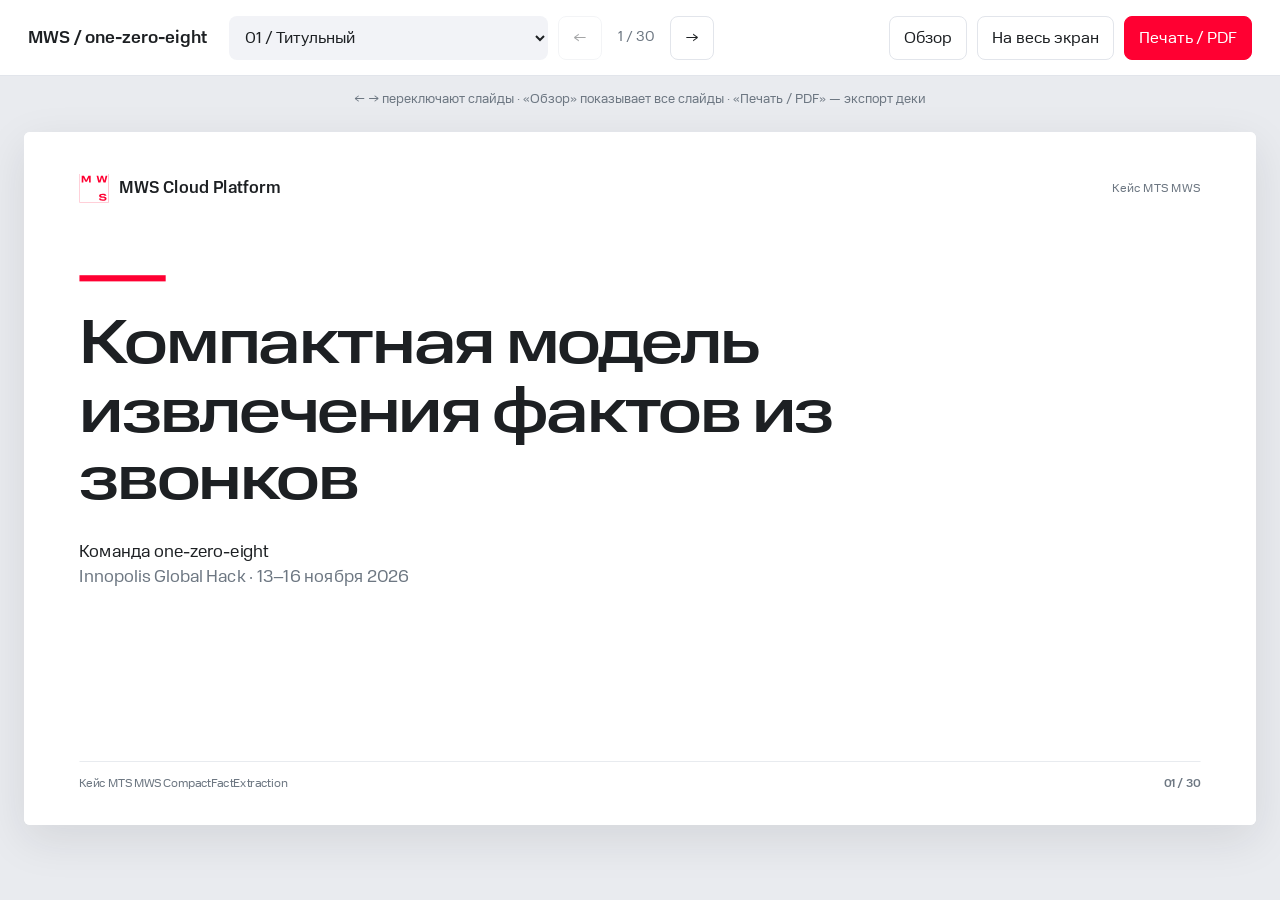
==== commit 8eb7d054: "slides: final slide with QR codes for the repository and the presentation" ====
--- a/index.html
+++ b/index.html
@@ -128,6 +128,11 @@
 .adv-notes{display:grid;grid-template-columns:repeat(3,1fr);gap:36px;margin-top:34px}
 .adv-note{border-top:3px solid var(--red);padding-top:14px}.adv-note--grey{border-top-color:var(--muted)}
 .adv-note h5{font:500 22px/30px var(--compact);margin:0 0 8px}.adv-note p{font:400 21px/30px var(--body);margin:0}
+.qr-slide .qr-grid{display:grid;grid-template-columns:1fr 1fr;gap:80px;align-items:center;justify-items:center;flex:1}
+.qr-card{display:flex;flex-direction:column;align-items:center;text-align:center;gap:10px;color:var(--ink);text-decoration:none}
+.qr-card img{width:400px;height:400px;border:2px solid var(--line);border-radius:12px;padding:18px;background:#fff;margin-bottom:12px}
+.qr-card h3{font:500 38px/46px var(--compact)}.qr-card p{font:400 24px/32px var(--body);color:var(--muted);margin:0}
+.qr-card span{font:500 22px/30px var(--compact);color:var(--red)}
 </style></head>
 <body>
 <nav class="toolbar" aria-label="Управление презентацией">
@@ -242,7 +247,7 @@
       <tbody>
 
         <tr><td>GLiNER</td><td><b>0,6414</b></td><td>0,4905</td><td>0,5559</td><td>0,3937</td><td>0,5185</td><td>0,7602<small>(span 0,973)</small></td><td><b>100%</b></td><td class="gate"><span class="no">✕</span><span class="ok">✓</span><span class="no">✕</span></td></tr>
-        <tr><td>Gemma3-1b</td><td>0,5440</td><td>0,5696</td><td>0,5565</td><td><b>0,4629</b></td><td><b>0,5634</b></td><td>0,7907</td><td><b>100%</b></td><td class="gate"><span class="ok">✓</span><span class="ok">✓</span><span class="ok">✓</span></td></tr>
+        <tr><td>Gemma3-1b</td><td>0,5710</td><td>0,5816</td><td>0,5763</td><td><b>0,4477</b></td><td><b>0,5441</b></td><td>0,7866</td><td><b>100%</b></td><td class="gate"><span class="no">✕</span><span class="ok">✓</span><span class="ok">✓</span></td></tr>
         <tr><td>Ансамбль</td><td><b>0,7579</b></td><td><b>0,5566</b></td><td><b>0,6418</b></td><td><b>0,4923</b></td><td><b>0,5714</b></td><td>0,7984<small>(span 0,9761)</small></td><td><b>100%</b></td><td class="gate"><span class="ok">✓</span><span class="ok">✓</span><span class="ok">✓</span></td></tr>
         <tr class="threshold"><td>(base line) glm-5.3</td><td>0,3348</td><td>0,3805</td><td>0,3562</td><td><b>0,4706</b></td><td>0,5345</td><td>0,7835</td><td>—</td><td class="gate"><span class="ok">✓</span><span class="ok">✓</span><span class="ok">✓</span></td></tr>
         <tr class="threshold"><td>порог гейта</td><td>0,3148</td><td>0,3605</td><td>0,3361</td><td>0,4506</td><td>0,5145</td><td>0,7635</td><td>—</td><td class="gate">—</td></tr>
@@ -666,6 +671,17 @@
   <footer class="slide-footer"><span class="slide-footer__source">Команда one-zero-eight · MTS MWS · Innopolis Global Hack · 13–16 ноября 2026</span><span class="page-number"></span></footer>
 </section></div>
 
+<!-- QR · РЕПОЗИТОРИЙ И ПРЕЗЕНТАЦИЯ -->
+<div class="slide-shell" data-name="QR-коды" hidden><section class="slide qr-slide" data-master="comparison">
+  <header class="topline"><p class="eyebrow">Материалы</p><span class="master-label">QR-коды</span></header>
+  <h2 class="slide-title">Код и презентация</h2>
+  <div class="slide-body qr-grid">
+    <a class="qr-card" href="https://github.com/mainStorne/mts-hack"><img src="assets/qr-github.svg" alt="QR-код: github.com/mainStorne/mts-hack"><h3>Репозиторий</h3><p>Код, веса, отчёт и образы</p><span>github.com/mainStorne/mts-hack</span></a>
+    <a class="qr-card" href="https://disk.yandex.ru/client/disk/mts-hack"><img src="assets/qr-slides.svg" alt="QR-код: презентация на Яндекс Диске"><h3>Презентация</h3><p>Слайды и PDF на Яндекс Диске</p><span>disk.yandex.ru/client/disk/mts-hack</span></a>
+  </div>
+  <footer class="slide-footer"><span class="slide-footer__source">Команда one-zero-eight · MTS MWS · Innopolis Global Hack · 13–16 ноября 2026</span><span class="page-number"></span></footer>
+</section></div>
+
 </main>
 <div class="toast" id="toast" role="status"></div>
 <script src="data.js"></script><script src="charts.js"></script><script src="deck.js"></script>
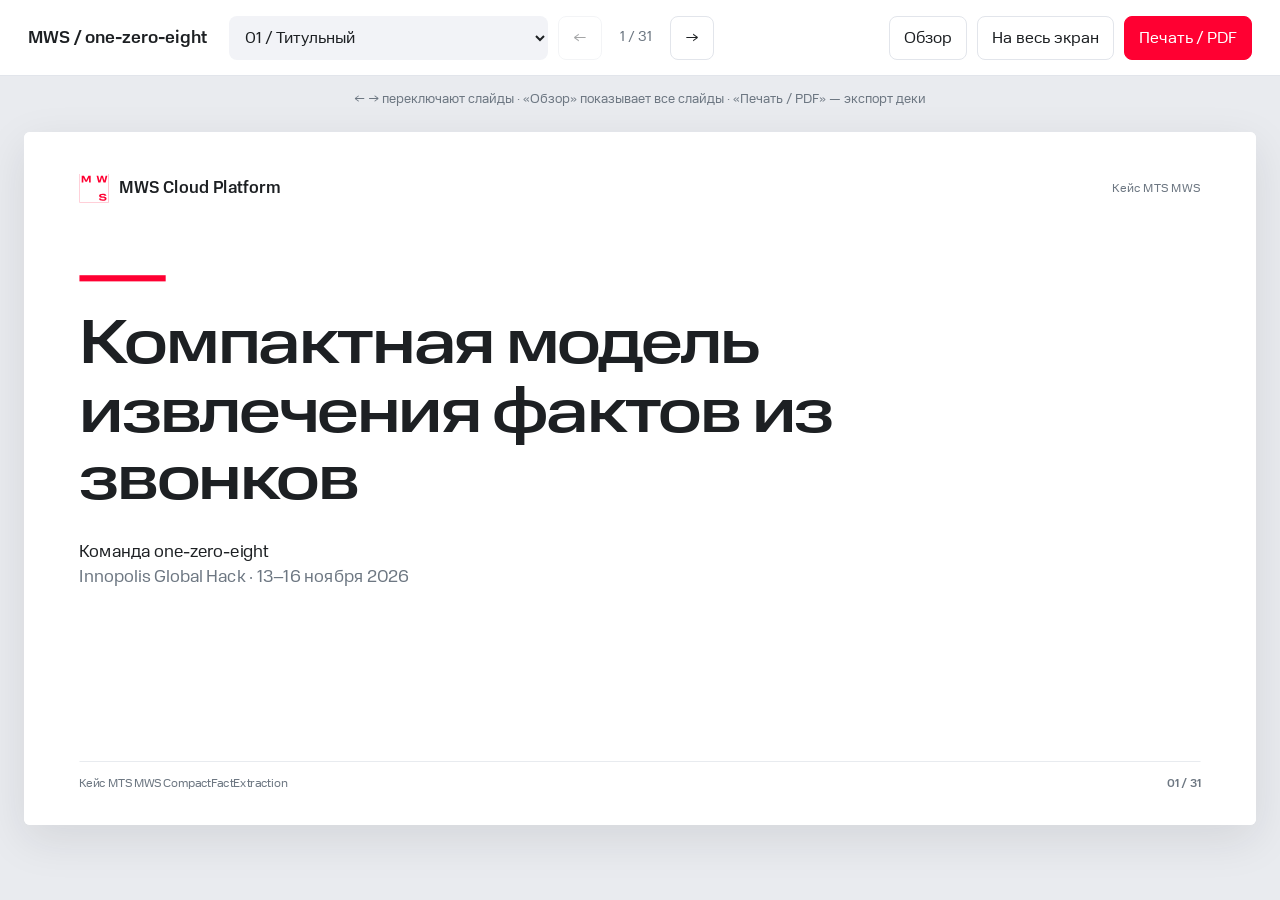
==== commit 985418f5: "slides: demo video slide (player on screen, clickable poster in PDF), demo-video builder" ====
--- a/index.html
+++ b/index.html
@@ -133,6 +133,11 @@
 .qr-card img{width:400px;height:400px;border:2px solid var(--line);border-radius:12px;padding:18px;background:#fff;margin-bottom:12px}
 .qr-card h3{font:500 38px/46px var(--compact)}.qr-card p{font:400 24px/32px var(--body);color:var(--muted);margin:0}
 .qr-card span{font:500 22px/30px var(--compact);color:var(--red)}
+.video-slide .video-body{display:flex;align-items:center;justify-content:center;flex:1;min-height:0}
+.video-slide video,.video-slide .video-print img{display:block;height:100%;max-height:640px;aspect-ratio:16/9;border-radius:12px;border:1px solid var(--line);background:#fff;object-fit:contain}
+.video-print,.only-print{display:none}.video-slide a.video-print{position:relative;height:100%;max-height:640px}
+.video-print .play{position:absolute;left:50%;top:50%;width:110px;height:110px;margin:-55px 0 0 -55px;border-radius:50%;background:#ff0032;color:#fff;font:400 48px/110px var(--compact);text-align:center;box-shadow:0 6px 24px #0004;padding-left:6px;box-sizing:border-box}
+@media print{.video-slide video,.only-screen{display:none!important}.video-slide a.video-print{display:block!important}.only-print{display:inline!important}}
 </style></head>
 <body>
 <nav class="toolbar" aria-label="Управление презентацией">
@@ -636,6 +641,15 @@
   </div>
   <footer class="slide-footer"><span class="slide-footer__source">Ответ сокращён (поля опущены, показаны 2 из 3 фактов) · Команда one-zero-eight · MTS MWS · Innopolis Global Hack · 13–16 ноября 2026</span><span class="page-number"></span></footer>
 </section></div>
+<div class="slide-shell" data-name="Видео демонстрации" hidden><section class="slide video-slide" data-master="comparison">
+  <header class="topline"><p class="eyebrow">Демонстрация</p><span class="master-label">Видео</span></header>
+  <h2 class="slide-title">Видео: запрос и ответ API</h2>
+  <div class="slide-body video-body">
+    <video controls muted playsinline preload="metadata" poster="assets/demo-poster.png" src="exports/inference-demo.mp4"></video>
+    <a class="video-print" href="https://github.com/mainStorne/mts-hack-presentation/blob/main/exports/inference-demo.mp4"><img src="assets/demo-poster.png" alt="Стоп-кадр видео: запрос к API и ответ с тремя фактами"><span class="play">▶</span></a>
+  </div>
+  <footer class="slide-footer"><span class="slide-footer__source"><span class="only-screen">Реальный запрос к API: звонок val u2027_00299, около 2 с на V100 (vLLM).</span><span class="only-print">Видео (нажмите на кадр): <a href="https://github.com/mainStorne/mts-hack-presentation/blob/main/exports/inference-demo.mp4" style="color:inherit">github.com/mainStorne/mts-hack-presentation → exports/inference-demo.mp4</a></span> · Команда one-zero-eight · MTS MWS · Innopolis Global Hack</span><span class="page-number"></span></footer>
+</section></div>
 <div class="slide-shell" data-name="Adversarial-подмножество" hidden><section class="slide adv-slide" data-master="comparison">
   <header class="topline"><p class="eyebrow">Adversarial-подмножество</p><span class="master-label">Устойчивость к шуму</span></header>
   <h2 class="slide-title">Устойчивость к шуму: точность держится, полнота падает</h2>
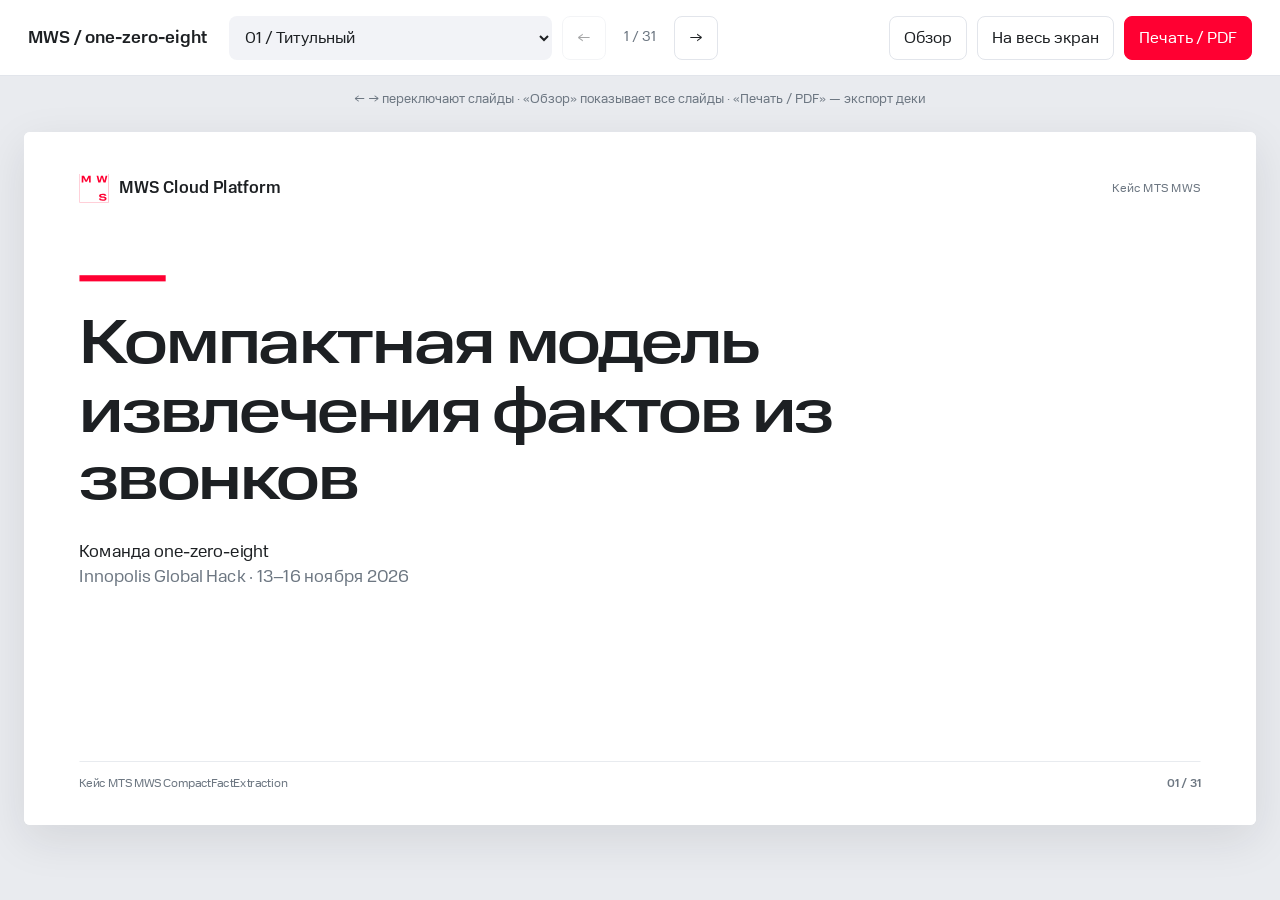
==== commit 9b3484bd: "slides: remove organizers bullet, drop the HTTP demo slide, add the dates-for-temporal slide" ====
--- a/index.html
+++ b/index.html
@@ -134,8 +134,8 @@
 .qr-card h3{font:500 38px/46px var(--compact)}.qr-card p{font:400 24px/32px var(--body);color:var(--muted);margin:0}
 .qr-card span{font:500 22px/30px var(--compact);color:var(--red)}
 .video-slide .video-body{display:flex;align-items:center;justify-content:center;flex:1;min-height:0}
-.video-slide video,.video-slide .video-print img{display:block;height:100%;max-height:640px;aspect-ratio:16/9;border-radius:12px;border:1px solid var(--line);background:#fff;object-fit:contain}
-.video-print,.only-print{display:none}.video-slide a.video-print{position:relative;height:100%;max-height:640px}
+.video-slide video,.video-slide .video-print img{display:block;height:100%;max-height:580px;aspect-ratio:16/9;border-radius:12px;border:1px solid var(--line);background:#fff;object-fit:contain}
+.video-print,.only-print{display:none}.video-slide a.video-print{position:relative;height:100%;max-height:580px}
 .video-print .play{position:absolute;left:50%;top:50%;width:110px;height:110px;margin:-55px 0 0 -55px;border-radius:50%;background:#ff0032;color:#fff;font:400 48px/110px var(--compact);text-align:center;box-shadow:0 6px 24px #0004;padding-left:6px;box-sizing:border-box}
 @media print{.video-slide video,.only-screen{display:none!important}.video-slide a.video-print{display:block!important}.only-print{display:inline!important}}
 </style></head>
@@ -446,6 +446,46 @@
 </div></div>
   <footer class="slide-footer"><span class="slide-footer__source">Звонки val: u2027_00073, u2027_00316, u2027_00154, u2027_00207 · реплики приведены с исходными ASR-искажениями</span><span class="page-number"></span></footer>
 </section></div>
+<div class="slide-shell" data-name="Даты для temporal" hidden><section class="slide train-slide train-dense" data-master="spec">
+  <header class="topline"><p class="eyebrow">Метрика temporal</p><span class="master-label">Как получаем даты</span></header>
+  <h2 class="slide-title">Как мы получаем даты для temporal</h2>
+  <p class="train-lead">temporal_recall требует верных valid_from и valid_to. Даты считаем от даты звонка по детерминированным правилам, а не угадываем.</p>
+  <div class="slide-body train-cols" style="grid-template-columns:1.35fr 1fr">
+    <div class="train-col">
+      <h3>Конвейер</h3>
+      <ul>
+        <li><b>Якорь:</b> дата звонка (<code>started_at</code>). Gemma получает в промпте шапку со смещениями: вчера −1, неделю назад −7, месяц назад −N, ближайшие дни недели.</li>
+        <li><b>Правила (<code>rules.py</code>):</b> нечётко находят в реплике выражение даты и переводят его в смещение в днях: «вчера», «N дней назад», «через N дней», «в прошлом месяце», день недели (у agreement — ближайший будущий). Нечётко — из-за ошибок ASR.</li>
+        <li><b>Какое выражение у факта:</b> ближайшее к значению факта, в том же предложении.</li>
+        <li><b>Политика по ячейкам</b> «атрибут | вид выражения»: правило, самое частое смещение в train (prior) или ноль. Подобрана на train по реальной temporal_recall: из 30 ячеек 17 — правило, 11 — prior, 2 — ноль.</li>
+        <li><b>Заявки:</b> статусы идут в фиксированном порядке (принята → в работе → выезд → выполнена), соседние отличаются на 1–2 дня. Явная дата надёжна, остальные выводятся от соседа.</li>
+        <li><b>valid_to:</b> новое значение тарифа, статуса или состояния закрывает старое.</li>
+        <li><b>В ансамбле:</b> у фактов, найденных обеими моделями, дату берём у Gemma (service_state, tariff, ticket_status) или у GLiNER с правилами (agreement), затем притягиваем к ближайшей дате, восстановимой из текста.</li>
+      </ul>
+    </div>
+    <div class="train-col">
+      <h3>Пример: звонок 2026-09-20</h3>
+      <pre class="code" style="font-size:16px;line-height:23px">«…роутер ещё эээ вчера постоянно
+  просит пароль от вай-фай…»
+  вчера → −1 → valid_from 2026-09-19
+
+«…пусть будет через четыре дня…»
+  через N дней → +4 → valid_from 2026-09-24</pre>
+      <h3 style="margin-top:16px">Что считает метрика</h3>
+      <ul>
+        <li>В зачёт идут факты, у которых дата восстановима из транскрипта; action не считается.</li>
+        <li>Нужны оба совпадения: valid_from и valid_to.</li>
+      </ul>
+      <h3 style="margin-top:16px">Результат на val</h3>
+      <ul>
+        <li>День valid_from верен по правилам у 55,3% фактов, с политикой по ячейкам у 62,6%.</li>
+        <li>temporal: ансамбль 0,492, GLiNER 0,394, Gemma 0,448, baseline 0,471.</li>
+      </ul>
+    </div>
+  </div>
+  <footer class="slide-footer"><span class="slide-footer__source">cfe/rules.py · cfe/codec.py · cfe/ensemble.py · cfe/case_metrics.py (recover_dates) · data/date_model.json</span><span class="page-number"></span></footer>
+</section></div>
+
 
 <!-- МАСШТАБИРОВАНИЕ · РАЗДЕЛ -->
 <div class="slide-shell" data-name="Масштабирование" hidden><section class="slide section-slide section-slide--light" data-master="section">
@@ -545,7 +585,6 @@
     <div class="train-col">
       <h3>Что нужно</h3>
       <ul>
-        <li><b>Уточнить у организаторов</b>, как скрытый test считает неизвестный атрибут: без gold он даст только лишние факты.</li>
         <li><b>Примеры нового типа:</b> размеченные (gold) или сгенерированные LLM с проверкой; без них модель тип не выучит. Нужны и звонки без него.</li>
         <li><b>Правки в коде</b> везде, где перечислены атрибуты: схема GLiNER, кодеки Gemma, сборка SFT, метрики, признаки реранкера, API и валидатор.</li>
       </ul>
@@ -602,53 +641,15 @@
   <footer class="slide-footer"><span class="slide-footer__source">1× Tesla V100 32 ГБ · cfe/bench.py: прогрев исключён, загрузка моделей не входит</span><span class="page-number"></span></footer>
 </section></div>
 
-<!-- 10 · ДЕМОНСТРАЦИЯ -->
-<div class="slide-shell" data-name="Демонстрация" hidden><section class="slide" data-master="comparison">
-  <header class="topline"><p class="eyebrow">Демонстрация</p><span class="master-label">Запрос и ответ</span></header>
-  <h2 class="slide-title">Демо: транскрипт → факты по HTTP</h2>
-  <div class="slide-body two-col" style="grid-template-columns:1fr 1.2fr">
-    <div>
-      <pre class="code">docker run --rm --gpus all -p 8000:8000 \
-  cfe-gpu:1.0-v100
-
-curl -s localhost:8000/extract \
-  -H 'content-type: application/json' -d '{
- "call_id": "u2027_00005:call0000",
- "started_at": "2026-06-27T16:00:00",
- "turns": [
-  {"speaker": "operator", "text": "служба тепнеческой поддержки…"},
-  {"speaker": "client",   "text": "…беда с интернетом…"},
-  … 14 реплик … ]}'</pre>
-      <p class="note-small" style="margin-top:12px">Образы: CPU (amd64) и GPU (V100 / vLLM); веса внутри, сеть не нужна. Ручки: /extract, /extract_batch (до 64), /health, /docs.</p>
-    </div>
-    <div>
-      <pre class="code">{"call_id": "u2027_00005:call0000",
- "facts": [
-  {"object": {"type": "device", "name": "сплиттер"},
-   "attribute": "service_state",
-   "value": "слабый сигнал вай-фай", "polarity": 1,
-   "speaker": "client",
-   "valid_from": "2026-06-26T00:00:00", "valid_to": null,
-   "source": {"turn_idx": 1, "span": [162, 183],
-              "quote": "слабый сигнал вай-фэй"}},
-  {"attribute": "agreement",
-   "value": "перенастройка приставки удалённо",
-   "speaker": "operator", "valid_from": "2026-06-30T00:00:00",
-   "source": {"turn_idx": 10, …}},
-  … ещё 1 факт … ]}</pre>
-      <p class="note-small" style="margin-top:12px">Реальный ответ API на первом звонке val: 3 факта, около 2,7 с на звонок на V100 (vLLM), схема валидна на 100% звонков.</p>
-    </div>
-  </div>
-  <footer class="slide-footer"><span class="slide-footer__source">Ответ сокращён (поля опущены, показаны 2 из 3 фактов) · Команда one-zero-eight · MTS MWS · Innopolis Global Hack · 13–16 ноября 2026</span><span class="page-number"></span></footer>
-</section></div>
 <div class="slide-shell" data-name="Видео демонстрации" hidden><section class="slide video-slide" data-master="comparison">
-  <header class="topline"><p class="eyebrow">Демонстрация</p><span class="master-label">Видео</span></header>
-  <h2 class="slide-title">Видео: запрос и ответ API</h2>
+  <header class="topline"><p class="eyebrow">Демонстрация</p><span class="master-label">Кейс MTS MWS</span></header>
+  <h2 class="slide-title">Inference через API</h2>
+  <p class="subtitle">Транскрипт звонка → компактные факты. Реальный запрос и ответ, звонок из val: u2027_00299</p>
   <div class="slide-body video-body">
     <video controls muted playsinline preload="metadata" poster="assets/demo-poster.png" src="exports/inference-demo.mp4"></video>
-    <a class="video-print" href="https://github.com/mainStorne/mts-hack-presentation/blob/main/exports/inference-demo.mp4"><img src="assets/demo-poster.png" alt="Стоп-кадр видео: запрос к API и ответ с тремя фактами"><span class="play">▶</span></a>
-  </div>
-  <footer class="slide-footer"><span class="slide-footer__source"><span class="only-screen">Реальный запрос к API: звонок val u2027_00299, около 2 с на V100 (vLLM).</span><span class="only-print">Видео (нажмите на кадр): <a href="https://github.com/mainStorne/mts-hack-presentation/blob/main/exports/inference-demo.mp4" style="color:inherit">github.com/mainStorne/mts-hack-presentation → exports/inference-demo.mp4</a></span> · Команда one-zero-eight · MTS MWS · Innopolis Global Hack</span><span class="page-number"></span></footer>
+    <a class="video-print" href="https://disk.yandex.ru/i/3YArE-A82cywaw"><img src="assets/demo-poster.png" alt="Стоп-кадр видео: запрос к API и ответ с тремя фактами"><span class="play">▶</span></a>
+  </div>
+  <footer class="slide-footer"><span class="slide-footer__source"><span class="only-screen">Реальный запрос к API, около 2 с на V100 (vLLM).</span><span class="only-print">Видео (нажмите на кадр): <a href="https://disk.yandex.ru/i/3YArE-A82cywaw" style="color:inherit">disk.yandex.ru/i/3YArE-A82cywaw</a></span> · Команда one-zero-eight · MTS MWS · Innopolis Global Hack</span><span class="page-number"></span></footer>
 </section></div>
 <div class="slide-shell" data-name="Adversarial-подмножество" hidden><section class="slide adv-slide" data-master="comparison">
   <header class="topline"><p class="eyebrow">Adversarial-подмножество</p><span class="master-label">Устойчивость к шуму</span></header>
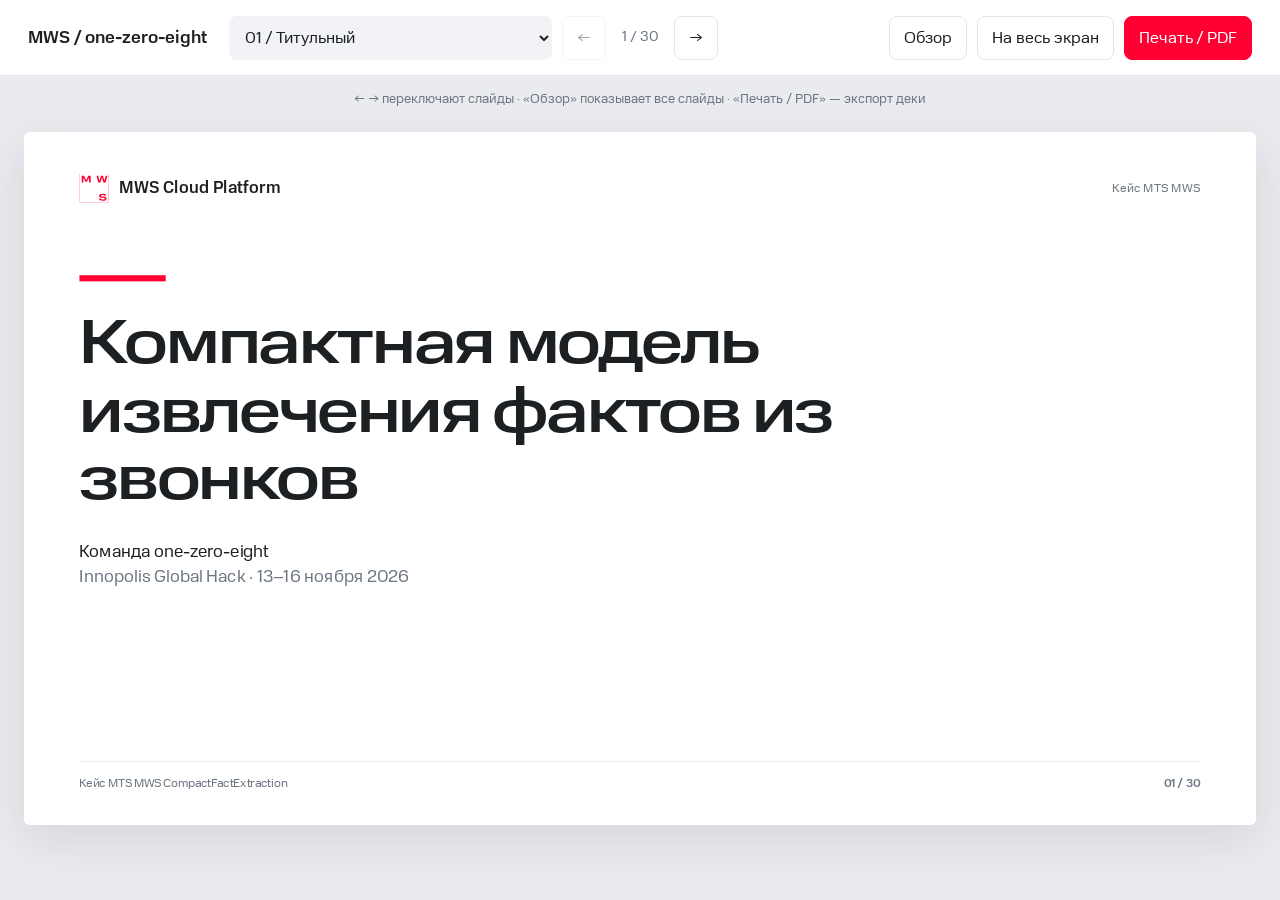
==== commit eade310b: "slides: remove the new-attribute slide" ====
--- a/index.html
+++ b/index.html
@@ -576,31 +576,6 @@
   <footer class="slide-footer"><span class="slide-footer__source">cfe/flywheel.py · реранкер ens-v1 · silver и очередь: ml/runs/flywheel-val</span><span class="page-number"></span></footer>
 </section></div>
 
-<!-- НОВЫЙ АТРИБУТ -->
-<div class="slide-shell" data-name="Новый атрибут" hidden><section class="slide train-slide" data-master="spec">
-  <header class="topline"><p class="eyebrow">Развитие</p><span class="master-label">Новый атрибут</span></header>
-  <h2 class="slide-title">При появлении нового атрибута</h2>
-  <p class="train-lead">Тип факта зашит в схеме, промптах и признаках реранкера, поэтому это переобучение, а не правка конфига.</p>
-  <div class="slide-body train-cols" style="grid-template-columns:1fr 1fr">
-    <div class="train-col">
-      <h3>Что нужно</h3>
-      <ul>
-        <li><b>Примеры нового типа:</b> размеченные (gold) или сгенерированные LLM с проверкой; без них модель тип не выучит. Нужны и звонки без него.</li>
-        <li><b>Правки в коде</b> везде, где перечислены атрибуты: схема GLiNER, кодеки Gemma, сборка SFT, метрики, признаки реранкера, API и валидатор.</li>
-      </ul>
-    </div>
-    <div class="train-col">
-      <h3>Переобучение и проверка</h3>
-      <ul>
-        <li>GLiNER ≈ 1 ч 10 мин, Gemma ≈ 2 ч 15 мин (V100), реранкер ≈ 25 мин на CPU; старые веса реранкера несовместимы (меняется число признаков).</li>
-        <li><b>Проверка:</b> 0 нарушений схемы; пять метрик старых типов на val и шумных срезах не хуже прежних больше чем на 0,005; precision и recall нового типа отдельно.</li>
-        <li class="muted">Дешёвый вариант: добавить тип только в GLiNER и реранкер, без Gemma. Подходит для коротких значений из каталога, не для свободных формулировок.</li>
-      </ul>
-    </div>
-  </div>
-  <footer class="slide-footer"><span class="slide-footer__source">Подробный порядок и список файлов: ml/docs/RESOURCES_QUALITY.md, раздел «Как добавить новый тип факта»</span><span class="page-number"></span></footer>
-</section></div>
-
 <!-- МАСШТАБИРОВАНИЕ · МНОГОЯЗЫЧНОСТЬ -->
 <div class="slide-shell" data-name="Многоязычность" hidden><section class="slide section-slide section-slide--light scale-detail" data-master="section">
   <header class="topline"><div class="brand"><img src="mws-mark.svg" alt="MWS">MWS Cloud Platform</div><span class="master-label">Масштабирование</span></header>
